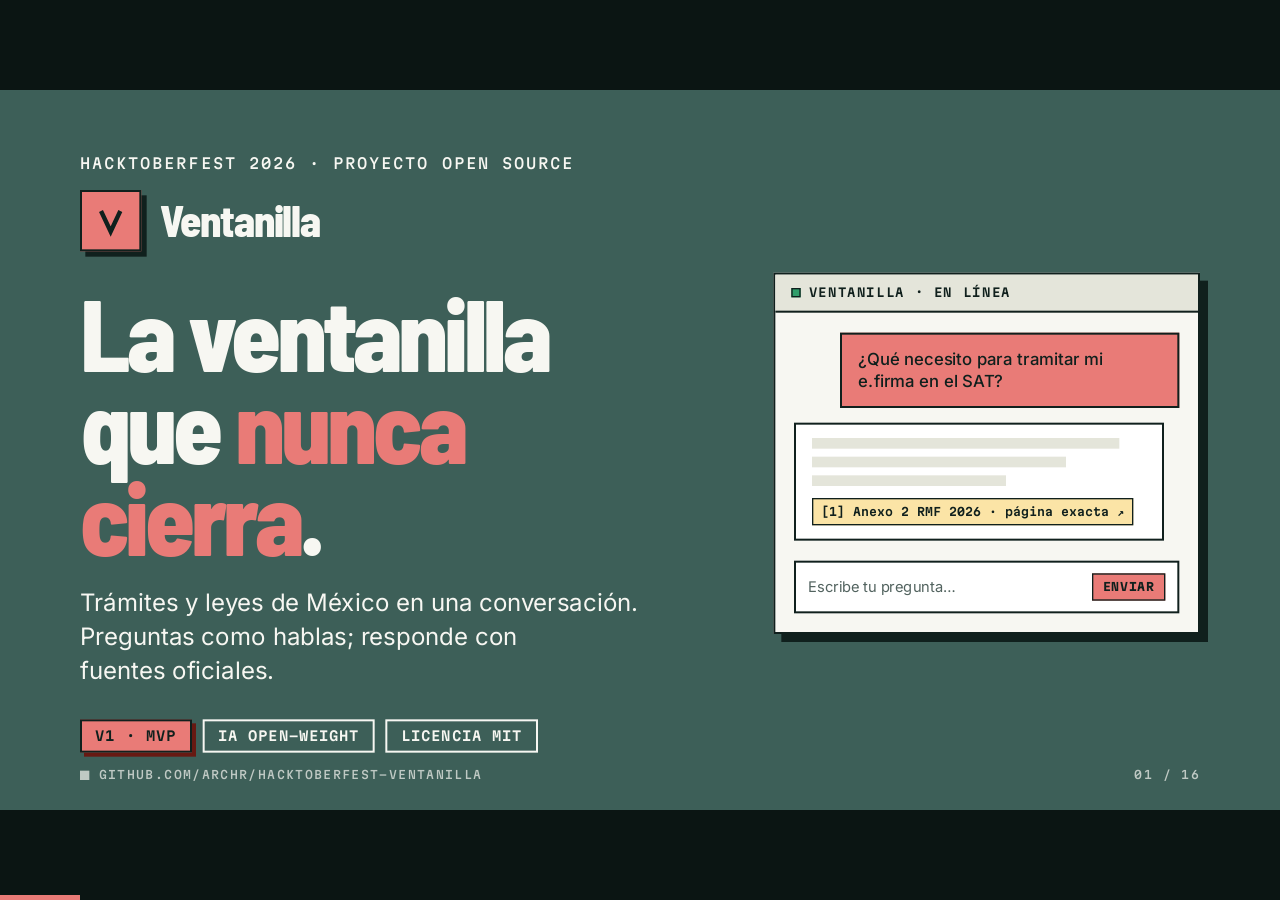
==== app/presentacion/index.html @ 03b2af74 "Add Hacktoberfest 2026 presentation served at /presentacion The app now serves a static 16-slide dec" ====
<!doctype html>
<html lang="es">
<head>
  <meta charset="utf-8" />
  <meta name="viewport" content="width=device-width, initial-scale=1" />
  <title>Ventanilla · La ventanilla que nunca cierra — Hacktoberfest 2026</title>
  <meta name="description" content="Presentación de Ventanilla: chat de trámites y leyes de México con fuentes oficiales. Proyecto open source para Hacktoberfest 2026." />
  <meta name="theme-color" content="#3d5f58" />
  <link rel="preload" href="assets/fonts/barlow-sc-800.woff2" as="font" type="font/woff2" crossorigin />
  <link rel="preload" href="assets/fonts/martian-mono-var.woff2" as="font" type="font/woff2" crossorigin />
  <link rel="preload" href="assets/fonts/inter-var.woff2" as="font" type="font/woff2" crossorigin />
  <link rel="stylesheet" href="styles.css" />
  <link rel="icon" href="data:image/svg+xml,<svg xmlns='http://www.w3.org/2000/svg' viewBox='0 0 32 32'><rect width='32' height='32' fill='%23e97b77'/><path d='M9 9l7 15 7-15' fill='none' stroke='%2310201d' stroke-width='3.4' stroke-linejoin='miter'/></svg>" />
</head>
<body>
<main class="deck" aria-label="Presentación de Ventanilla">

  <!-- 1 · PORTADA -->
  <section class="slide t-forest" aria-label="Portada">
    <div class="cover">
      <div>
        <p class="eyebrow rise">Hacktoberfest 2026 · Proyecto open source</p>
        <div class="brandline rise d1">
          <span class="vlogo"><svg viewBox="0 0 32 32" aria-hidden="true"><path d="M8 8l8 17 8-17" fill="none" stroke="#10201d" stroke-width="3.6"/></svg></span>
          <span class="wordmark">Ventanilla</span>
        </div>
        <h1 class="display xl rise d2">La ventanilla<br>que <em>nunca cierra</em>.</h1>
        <p class="lead rise d3">Trámites y leyes de México en una conversación. Preguntas como hablas; responde con fuentes oficiales.</p>
        <div class="chips rise d4">
          <span class="chip solid">v1 · MVP</span>
          <span class="chip">IA open-weight</span>
          <span class="chip">Licencia MIT</span>
        </div>
      </div>
      <div class="card chat-mini rise d2" aria-hidden="true">
        <div class="chat-bar"><span class="dot"></span>Ventanilla · en línea</div>
        <div class="chat-body">
          <div class="bubble user">¿Qué necesito para tramitar mi e.firma en el SAT?</div>
          <div class="bubble bot">
            <span class="skel w90"></span><span class="skel w75"></span><span class="skel w60"></span>
            <span class="cite">[1] Anexo 2 RMF 2026 · página exacta ↗</span>
          </div>
        </div>
        <div class="composer-mini">Escribe tu pregunta…<b>Enviar</b></div>
      </div>
    </div>
    <footer class="foot"><span class="brand-mini"><i></i>github.com/archr/hacktoberfest-ventanilla</span><span class="page"></span></footer>
    <aside class="notes">
      <p>Hola. Venimos a hablar de algo que todos hemos vivido: hacer un trámite en México.</p>
      <p>Ventanilla es una ventanilla virtual: le preguntas como hablas y te responde con la ley o la ficha oficial en la mano.</p>
    </aside>
  </section>

  <!-- 2 · EL PROBLEMA -->
  <section class="slide t-cream" aria-label="El problema">
    <div class="problem">
      <div>
        <p class="eyebrow rise">01 · El problema</p>
        <h2 class="display xl rise d1">“Pase a la siguiente<br><em>ventanilla</em>.”</h2>
        <p class="lead rise d2">Antes de hacer un trámite hay que entenderlo. Y casi nunca está claro:</p>
        <div class="qgrid">
          <div class="q rise d2"><span>¿?</span>¿Qué requisitos piden y dónde están publicados?</div>
          <div class="q rise d3"><span>¿?</span>¿Existe un formato o lo tengo que redactar yo?</div>
          <div class="q rise d3"><span>¿?</span>¿Qué dice la ley sobre mi caso?</div>
          <div class="q rise d4"><span>¿?</span>¿A qué oficina voy y en qué horario atiende?</div>
        </div>
      </div>
      <div class="ticket-wrap">
        <div class="ticket rise d2" aria-label="Ticket de turno">
          <div class="t1">SU TURNO</div>
          <div class="num">A-347</div>
          <div class="t2">Atendiendo: A-112<br>Tiempo estimado: ¿?</div>
          <div class="t3">Requisitos: pregunte<br>en la ventanilla 7.</div>
        </div>
        <div class="rise d4">
          <div class="queue" aria-hidden="true">
            <i></i><i></i><i></i><i></i><i></i><i></i><i></i><i></i><i></i><i></i><i></i><i></i><i class="you"></i>
          </div>
          <div class="queue-label"><span>La fila</span><span>Tú →</span></div>
        </div>
      </div>
    </div>
    <footer class="foot"><span class="brand-mini"><i></i>Ventanilla · v1</span><span class="page"></span></footer>
    <aside class="notes">
      <p>Todos conocemos la frase: “pase a la siguiente ventanilla”.</p>
      <p>El problema empieza antes de la fila: no sabes qué requisitos piden, si existe un formato, qué dice la ley o a dónde ir.</p>
    </aside>
  </section>

  <!-- 3 · LOS DATOS -->
  <section class="slide t-deep" aria-label="Los datos">
    <div class="data">
      <div>
        <p class="eyebrow rise">02 · No es una anécdota</p>
        <div class="big-stat rise d1">57.7<small>%</small></div>
        <p class="stat-copy rise d2">de quienes hicieron su trámite más reciente en una <b>oficina de gobierno</b> enfrentó algún problema.</p>
        <div class="mini-stats rise d3">
          <div class="mini-stat"><b>51.7 %</b><span>hizo sus trámites y pagos en oficinas de gobierno</span></div>
          <div class="mini-stat"><b>21.7 %</b><span>los hizo por internet</span></div>
        </div>
      </div>
      <div>
        <h3 class="chart-title rise">¿Qué problemas encontraron?</h3>
        <p class="chart-sub rise d1">En oficinas de gobierno · % de quienes tuvieron un problema · respuesta múltiple · <b style="color:var(--gold)">INFO</b> = problema de información</p>
        <div class="bars" role="table" aria-label="Problemas en trámites, ENCIG 2025">
          <div class="bar-row" role="row"><div class="bar-label" role="rowheader">Largas filas</div><div class="bar-track" role="cell"><div class="bar grow" style="width:330px" title="Largas filas: 54.5 %"></div><span class="bar-val">54.5</span></div></div>
          <div class="bar-row" role="row"><div class="bar-label" role="rowheader">No se exhibían los requisitos</div><div class="bar-track" role="cell"><div class="bar hl grow" style="width:210px" title="No se exhibían los requisitos: 34.7 %"></div><span class="bar-val">34.7</span><span class="tag">Info</span></div></div>
          <div class="bar-row" role="row"><div class="bar-label" role="rowheader">Horarios restringidos</div><div class="bar-track" role="cell"><div class="bar grow" style="width:196px" title="Horarios restringidos: 32.4 %"></div><span class="bar-val">32.4</span></div></div>
          <div class="bar-row" role="row"><div class="bar-label" role="rowheader">Tuvo que ir a un lugar muy lejano</div><div class="bar-track" role="cell"><div class="bar grow" style="width:144px" title="Tuvo que ir a un lugar muy lejano: 23.8 %"></div><span class="bar-val">23.8</span></div></div>
          <div class="bar-row" role="row"><div class="bar-label" role="rowheader">Le pasaban de una ventanilla a otra</div><div class="bar-track" role="cell"><div class="bar hl grow" style="width:132px" title="Le pasaban de una ventanilla a otra: 21.9 %"></div><span class="bar-val">21.9</span><span class="tag">Info</span></div></div>
          <div class="bar-row" role="row"><div class="bar-label" role="rowheader">Obtuvo información incorrecta</div><div class="bar-track" role="cell"><div class="bar hl grow" style="width:72px" title="Obtuvo información incorrecta: 11.9 %"></div><span class="bar-val">11.9</span><span class="tag">Info</span></div></div>
        </div>
        <div class="callout rise d3">Requisitos que no aparecen, información incorrecta, vueltas de ventanilla en ventanilla: <b>son problemas de información</b>. Y esos sí se resuelven con software.</div>
      </div>
    </div>
    <p class="source">Fuente: INEGI, Encuesta Nacional de Calidad e Impacto Gubernamental (ENCIG) 2025, publicada el 21-may-2026. Población de 18 años y más en áreas urbanas de 100 mil habitantes o más. Gráfica: «Principales resultados», p. 37; 51.7 % y 21.7 %: comunicado de prensa 28/26.</p>
    <footer class="foot"><span class="brand-mini"><i></i>Ventanilla · v1</span><span class="page"></span></footer>
    <aside class="notes">
      <p>Y no es solo una anécdota: según la ENCIG 2025 del INEGI, 57.7 % de quienes hicieron su último trámite en una oficina de gobierno tuvo algún problema.</p>
      <p>Fíjense en las barras amarillas: requisitos que no se exhiben, información incorrecta, que te pasen de una ventanilla a otra. Son problemas de información, y eso sí se puede resolver con software.</p>
    </aside>
  </section>

  <!-- 4 · LA IDEA -->
  <section class="slide t-salmon" aria-label="La idea">
    <p class="eyebrow rise">03 · La idea</p>
    <h2 class="display l rise d1">Una ventanilla <span class="hlbox">virtual</span>: sin fila,<br>sin horario y con la ley en la mano.</h2>
    <div class="steps">
      <div class="card step rise d2">
        <span class="n">01</span>
        <h3>Pregunta como hablas</h3>
        <p>Sin saber el nombre del trámite ni el artículo. Ventanilla traduce tu pregunta a términos jurídicos para buscar mejor.</p>
        <span class="ex">“Me despidieron sin causa, ¿qué me corresponde?”</span>
      </div>
      <div class="card step rise d3">
        <span class="n">02</span>
        <h3>Respuesta con fuentes</h3>
        <p>Cada dato cita la ley o la ficha oficial y enlaza a la página exacta del PDF. Si no está en las fuentes, lo dice.</p>
        <span class="ex">[1] LFT · Art. 48 → LFT.pdf#page=…</span>
      </div>
      <div class="card step rise d4">
        <span class="n">03</span>
        <h3>Tu documento, listo</h3>
        <p>Si lo pides, reúne los datos, tú los revisas y genera el documento para descargar.</p>
        <span class="ex">Carta poder · Escrito libre ante el SAT · Solicitud de información pública</span>
      </div>
    </div>
    <footer class="foot"><span class="brand-mini"><i></i>Ventanilla · v1</span><span class="page"></span></footer>
    <aside class="notes">
      <p>La idea: una ventanilla virtual. Abierta siempre, sin fila, y que responde con la fuente oficial.</p>
      <p>Tres cosas: preguntas en tu lenguaje; te responde citando la ley o la ficha del trámite con enlace a la página exacta; y si lo necesitas, te prepara el documento.</p>
    </aside>
  </section>

  <!-- 5 · ASÍ SE VE -->
  <section class="slide t-cream" aria-label="Así se ve">
    <p class="eyebrow rise">04 · Así se ve</p>
    <h2 class="display m rise d1">Una pregunta, una respuesta <em>verificable</em>.</h2>
    <div class="demo">
      <div class="card chat-mini chat-big rise d2" style="transform:none; position:relative">
        <span class="stamp">Ejemplo ilustrativo</span>
        <div class="chat-bar"><span class="dot"></span>Ventanilla · trámites y leyes de México</div>
        <div class="chat-body">
          <div class="bubble user">¿Cuántos días de vacaciones me corresponden por ley?</div>
          <div class="bubble bot">
            <div>Desde tu primer año de trabajo te corresponden <b>12 días</b> de vacaciones pagadas, y aumentan 2 días por cada año hasta llegar a 20<span class="ref">1</span>. Además, debes recibir una prima vacacional de al menos <b>25 %</b> sobre el salario de esos días<span class="ref">2</span>.</div>
            <div class="sources-list">
              <div><b>[1]</b> Ley Federal del Trabajo · Art. 76 · diputados.gob.mx/…/LFT.pdf#page=…</div>
              <div><b>[2]</b> Ley Federal del Trabajo · Art. 80 · diputados.gob.mx/…/LFT.pdf#page=…</div>
            </div>
          </div>
        </div>
      </div>
      <div class="notes-list">
        <div class="note rise d2"><span class="k">1</span><div><h4>Entiende la pregunta</h4><p>Reescribe tu pregunta coloquial con terminología jurídica antes de buscar.</p></div></div>
        <div class="note rise d3"><span class="k">2</span><div><h4>Busca en lo oficial</h4><p>~5,900 fragmentos de leyes y fichas de trámite, por artículo y por ficha.</p></div></div>
        <div class="note rise d3"><span class="k">3</span><div><h4>Cita todo</h4><p>Cada afirmación lleva [n] con enlace a la página exacta del PDF oficial.</p></div></div>
        <div class="note rise d4"><span class="k">4</span><div><h4>No inventa</h4><p>Si no está en las fuentes, lo dice y te manda al canal oficial. Orienta; no sustituye asesoría legal.</p></div></div>
      </div>
    </div>
    <footer class="foot"><span class="brand-mini"><i></i>Ventanilla · v1</span><span class="page"></span></footer>
    <aside class="notes">
      <p>Así se ve una respuesta. Pregunto por mis vacaciones y la respuesta cita la Ley Federal del Trabajo con enlace a la página exacta.</p>
      <p>El prompt le prohíbe inventar requisitos, plazos o artículos. Si no lo encuentra en las fuentes, lo dice.</p>
    </aside>
  </section>

  <!-- 6 · DEMO EN VIVO -->
  <section class="slide t-sand" aria-label="Demo en vivo" data-live>
    <div class="live-head">
      <div>
        <p class="eyebrow rise">05 · Demo en vivo</p>
        <h2 class="display m rise d1">Pregúntale <em>ahora</em>.</h2>
      </div>
      <a class="btn live-open rise d2" href="../" target="_blank" rel="noopener">Abrir el chat ↗</a>
    </div>
    <div class="card live-frame rise d2">
      <iframe title="Chat de Ventanilla en vivo" data-src="../" allow="microphone"></iframe>
      <div class="live-fallback">
        <h3>Aquí va el chat en vivo</h3>
        <p>Corre en la misma app. Levanta Ventanilla y abre la presentación desde ella:</p>
        <div class="term"><span class="c-c">$</span> ./scripts/dev.sh<br><span class="c-c">→</span> http://127.0.0.1:8700/presentacion/</div>
      </div>
    </div>
    <footer class="foot"><span class="brand-mini"><i></i>Ventanilla · v1</span><span class="page"></span></footer>
    <aside class="notes">
      <p>Ahora en vivo: este es el chat real de la app, dentro de la presentación. Prueben una de las sugerencias o una pregunta del público.</p>
      <p>Al hacer clic dentro del chat, las flechas escriben en el chat. Para seguir: Esc y luego →, o RePág / AvPág (el control remoto).</p>
    </aside>
  </section>

  <!-- 7 · DOCUMENTOS -->
  <section class="slide t-forest" aria-label="Documentos">
    <div class="docs">
      <div>
        <p class="eyebrow rise">06 · Del consejo al documento</p>
        <h2 class="display l rise d1">Te arma el papeleo.<br><em>Tú das el visto bueno.</em></h2>
        <div class="flow rise d2">
          <div class="flow-step"><span class="dot2">1</span><p>Pides el documento en el chat</p></div>
          <div class="flow-line"></div>
          <div class="flow-step"><span class="dot2">2</span><p>El modelo reúne los datos que faltan</p></div>
          <div class="flow-line"></div>
          <div class="flow-step key"><span class="dot2">3</span><p><b>Revisas y corriges</b> en una tarjeta</p></div>
          <div class="flow-line"></div>
          <div class="flow-step"><span class="dot2">4</span><p>Se genera y lo descargas</p></div>
        </div>
        <div class="doc-list rise d3">
          <span class="chip">Carta poder simple</span>
          <span class="chip">Escrito libre ante el SAT</span>
          <span class="chip">Solicitud de información pública</span>
        </div>
      </div>
      <div class="card confirm rise d2" aria-label="Tarjeta de confirmación de ejemplo">
        <span class="stamp">Datos ficticios</span>
        <div class="confirm-head"><div class="k">Revisa los datos</div><h3>Carta poder simple</h3></div>
        <div class="fields">
          <div class="field"><label>Otorgante</label><div>María Pérez Rangel</div></div>
          <div class="field"><label>Apoderado</label><div>Juan López Díaz</div></div>
          <div class="field"><label>Dependencia</label><div>Servicio de Administración Tributaria (SAT)</div></div>
          <div class="field"><label>Trámite</label><div>Recoger el certificado de e.firma</div></div>
          <div class="field"><label>Testigos</label><div>Ana Ruiz · Luis Gómez</div></div>
          <div class="field"><label>Lugar</label><div>Guadalajara, Jalisco</div></div>
        </div>
        <div class="confirm-actions"><span class="btn">Generar documento</span><span class="btn ghost">Cancelar</span></div>
      </div>
    </div>
    <footer class="foot"><span class="brand-mini"><i></i>Ventanilla · v1</span><span class="page"></span></footer>
    <aside class="notes">
      <p>Ventanilla no solo informa: también te prepara el documento. Le pides una carta poder y te pide los datos que faltan.</p>
      <p>Lo importante: nada se envía sin que revises y confirmes los datos en esta tarjeta. Es la salvaguarda antes de mandar datos al servicio de documentos.</p>
    </aside>
  </section>

  <!-- 8 · BAJO EL CAPÓ -->
  <section class="slide t-sand" aria-label="Cómo funciona">
    <p class="eyebrow rise">07 · Bajo el capó</p>
    <h2 class="display m rise d1">RAG híbrido + un LLM <em>open-weight</em> local.</h2>
    <div class="pipeline">
      <div class="card pipe rise d1">
        <span class="n">01 · REESCRIBE</span>
        <h3>Entiende</h3>
        <p>Qwen convierte la pregunta coloquial en terminología jurídica.</p>
        <div class="tech"><span>Qwen</span><span>sin razonamiento</span></div>
      </div>
      <div class="card pipe rise d2">
        <span class="n">02 · BUSCA</span>
        <h3>Recupera</h3>
        <p>Búsqueda léxica y semántica, fusionadas con Reciprocal Rank Fusion.</p>
        <div class="tech"><span>BM25 · SQLite FTS5</span><span>embeddings</span><span>RRF</span></div>
      </div>
      <div class="card pipe rise d3">
        <span class="n">03 · RESPONDE</span>
        <h3>Cita</h3>
        <p>Redacta con citas [n] a los fragmentos y transmite la respuesta en tiempo real.</p>
        <div class="tech"><span>streaming SSE</span><span>citas a página</span></div>
      </div>
      <div class="card pipe rise d4">
        <span class="n">04 · ACTÚA</span>
        <h3>Genera</h3>
        <p>Si pides un documento: tool call, tarjeta de confirmación y servicio externo.</p>
        <div class="tech"><span>tool calling</span><span>JSON Schema</span><span>HTTP</span></div>
      </div>
    </div>
    <div class="infra rise d4">
      <span class="box">Navegador</span><span class="arr">⇄</span>
      <span class="box dark">FastAPI</span><span class="arr">⇄</span>
      <span class="box">Ollama · Qwen 27B (Mac Studio)</span><span class="arr">+</span>
      <span class="box">Servicio de documentos</span><span class="arr">·</span>
      <span class="box">Docker / Coolify</span>
    </div>
    <footer class="foot"><span class="brand-mini"><i></i>Ventanilla · v1</span><span class="page"></span></footer>
    <aside class="notes">
      <p>Por dentro es un RAG híbrido en cuatro pasos: reescribe la pregunta, busca con BM25 y embeddings fusionados con RRF, responde con citas y, si pides un documento, hace una tool call.</p>
      <p>Todo corre con un modelo open-weight, Qwen, en hardware propio vía Ollama.</p>
    </aside>
  </section>

  <!-- 9 · IA PARA TODOS -->
  <section class="slide t-gold" aria-label="IA para todos">
    <p class="eyebrow rise">08 · El lema de Hacktoberfest 2026</p>
    <p class="quote-big rise d1">“AI belongs to everyone.”</p>
    <p class="quote-next rise d2">La información pública, <span>también.</span></p>
    <div class="pillars">
      <div class="pillar rise d2"><h4>Modelo open-weight</h4><p>Qwen en hardware propio vía Ollama. También funciona con vLLM, LM Studio o llama.cpp.</p></div>
      <div class="pillar rise d3"><h4>Solo fuentes oficiales</h4><p>.gob.mx, DOF y Cámara de Diputados. Cada respuesta se puede verificar en el PDF original.</p></div>
      <div class="pillar rise d4"><h4>Código abierto</h4><p>Licencia MIT. Python, FastAPI, SQLite y un frontend sin dependencias.</p></div>
    </div>
    <footer class="foot"><span class="brand-mini"><i></i>Ventanilla · v1</span><span class="page"></span></footer>
    <aside class="notes">
      <p>El lema de este Hacktoberfest es “AI belongs to everyone”. Nosotros agregamos: la información pública también.</p>
      <p>Por eso: modelo abierto, fuentes oficiales verificables y código MIT.</p>
    </aside>
  </section>

  <!-- 10 · V1 EN NÚMEROS -->
  <section class="slide t-cream" aria-label="La v1 en números">
    <p class="eyebrow rise">09 · La v1 en números</p>
    <h2 class="display m rise d1">Un MVP que <em>ya funciona</em>.</h2>
    <div class="stats">
      <div class="card stat accent rise d1"><b>10</b><h4>fuentes oficiales</h4><p>Anexo 2 de la RMF 2026 (SAT) + Constitución y 8 leyes federales</p></div>
      <div class="card stat rise d2"><b>~5.9k</b><h4>fragmentos indexados</h4><p>Por artículo, con su título y capítulo, o por ficha de trámite</p></div>
      <div class="card stat rise d3"><b>3</b><h4>documentos generables</h4><p>Carta poder, escrito libre ante el SAT y solicitud de información</p></div>
      <div class="card stat rise d2"><b>50+</b><h4>pruebas automatizadas</h4><p>Corren sin LLM ni red, en segundos</p></div>
      <div class="card stat rise d3"><b>0</b><h4>dependencias en el frontend</h4><p>HTML, CSS y JavaScript sin frameworks</p></div>
      <div class="card stat rise d4"><b>~4 min</b><h4>para indexar desde cero</h4><p>Descarga los PDFs oficiales, los parsea y calcula embeddings</p></div>
    </div>
    <footer class="foot"><span class="brand-mini"><i></i>Ventanilla · v1</span><span class="page"></span></footer>
    <aside class="notes">
      <p>Hoy la v1 indexa 10 fuentes oficiales, casi 6 mil fragmentos, genera 3 documentos y tiene más de 50 pruebas que corren sin LLM ni red.</p>
    </aside>
  </section>

  <!-- 11 · SECCIÓN: SOLO LA V1 -->
  <section class="slide t-ink" aria-label="Esto es solo la v1">
    <p class="eyebrow rise">10 · Lo que sigue</p>
    <div class="versions rise d1" aria-hidden="true">
      <span class="v v1">v1</span><span class="v v2">v2</span><span class="v v3">v3</span><span class="v vn">vN</span>
    </div>
    <h2 class="display xl rise d2" style="margin-top:56px">Esto es solo <em>la versión 1</em>.</h2>
    <p class="lead rise d3" style="max-width:1300px">Ventanilla está hecha para crecer: casi todo se extiende con configuración, sin reescribir el núcleo.</p>
    <footer class="foot"><span class="brand-mini"><i></i>Ventanilla · v1</span><span class="page"></span></footer>
    <aside class="notes">
      <p>Y esto es solo la versión 1. Lo más importante del diseño es que crece sin tocar el núcleo.</p>
    </aside>
  </section>

  <!-- 12 · EXTENSIBLE -->
  <section class="slide t-cream" aria-label="Extensible por diseño">
    <p class="eyebrow rise">11 · Extensible por diseño</p>
    <h2 class="display m rise d1">Cuatro puntos para <em>conectar</em> lo que sigue.</h2>
    <div class="plugs">
      <div class="card plug rise d1">
        <div class="plug-tab"><span>config/sources.yaml</span><span class="tag">YAML</span></div>
        <div class="plug-body"><h3>Fuentes</h3><p>Una ley, una ficha de trámite o una página de gob.mx es un bloque de YAML. Parsers incluidos: ley, fichas SAT, HTML y genérico.</p><span class="ex">→ CURP, pasaporte, IMSS, INFONAVIT, PROFECO…</span></div>
      </div>
      <div class="card plug rise d2">
        <div class="plug-tab"><span>config/document_services.yaml</span><span class="tag">JSON Schema</span></div>
        <div class="plug-body"><h3>Documentos</h3><p>Un esquema define a la vez la tool del LLM, la validación y el formulario de confirmación.</p><span class="ex">→ Queja ante PROFECO, renuncia voluntaria…</span></div>
      </div>
      <div class="card plug rise d3">
        <div class="plug-tab"><span>POST /v1/documents</span><span class="tag">Contrato HTTP</span></div>
        <div class="plug-body"><h3>Servicios</h3><p>Cualquier generador que hable el contrato: respuesta lista, inline, asíncrona o archivo directo.</p><span class="ex">→ El servicio real de una dependencia o de un tercero</span></div>
      </div>
      <div class="card plug rise d4">
        <div class="plug-tab"><span>LLM_BASE_URL · LLM_MODEL</span><span class="tag">API OpenAI</span></div>
        <div class="plug-body"><h3>Modelos</h3><p>Cualquier servidor compatible con la API de OpenAI. Cambiar de modelo es cambiar una variable.</p><span class="ex">→ Ollama, vLLM, LM Studio, llama.cpp</span></div>
      </div>
    </div>
    <footer class="foot"><span class="brand-mini"><i></i>Ventanilla · v1</span><span class="page"></span></footer>
    <aside class="notes">
      <p>Hay cuatro puntos de extensión: fuentes, documentos, servicios y modelos. Los dos primeros son YAML; los otros dos, un contrato HTTP y una variable de entorno.</p>
    </aside>
  </section>

  <!-- 13 · CÓDIGO -->
  <section class="slide t-ink" aria-label="Agregar un trámite">
    <p class="eyebrow rise">12 · Así de fácil</p>
    <h2 class="display m rise d1">Un trámite nuevo = <em>un bloque de YAML</em>.</h2>
    <div class="code-grid">
      <div class="rise d2">
        <div class="code">
          <div class="code-head"><span>config/sources.yaml</span><span>+ nueva fuente</span></div>
<pre><span class="c-p">- id</span>: curp
  <span class="c-p">title</span>: <span class="c-s">"Consulta e impresión de la CURP"</span>
  <span class="c-p">short_title</span>: CURP
  <span class="c-p">institution</span>: RENAPO
  <span class="c-p">url</span>: <span class="c-s">https://www.gob.mx/curp/</span>
  <span class="c-p">format</span>: <span class="c-k">html</span>
  <span class="c-p">parser</span>: <span class="c-k">html</span></pre>
        </div>
        <div class="term"><span class="c-c">$</span> python -m app.rag.ingest --only curp</div>
        <div class="result">→ el chat ya puede responder y citar sobre la CURP</div>
      </div>
      <div class="rise d3">
        <div class="code">
          <div class="code-head"><span>config/document_services.yaml</span><span>+ nuevo documento</span></div>
<pre><span class="c-p">- id</span>: queja_profeco
  <span class="c-p">title</span>: Queja ante PROFECO
  <span class="c-p">service</span>: generador
  <span class="c-p">parameters</span>:
    <span class="c-p">type</span>: object
    <span class="c-p">properties</span>:
      <span class="c-p">consumidor_nombre</span>: {<span class="c-p">type</span>: string}
      <span class="c-p">proveedor</span>: {<span class="c-p">type</span>: string}
      <span class="c-p">hechos</span>: {<span class="c-p">type</span>: string}
      <span class="c-p">peticion</span>: {<span class="c-p">type</span>: string}
    <span class="c-p">required</span>: [consumidor_nombre, proveedor, hechos, peticion]</pre>
        </div>
        <div class="result">→ el LLM ya tiene la tool <b>generar_queja_profeco</b></div>
      </div>
    </div>
    <p class="source" style="bottom:86px">Ejemplos ilustrativos basados en las ideas de CONTRIBUTING.md. Un documento nuevo también necesita su plantilla en el servicio de documentos (mock_doc_service/templates.py).</p>
    <footer class="foot"><span class="brand-mini"><i></i>Ventanilla · v1</span><span class="page"></span></footer>
    <aside class="notes">
      <p>Agregar una fuente es un bloque de YAML y un comando de ingesta. Agregar un documento es otro bloque con su JSON Schema: el LLM obtiene la tool, la validación y el formulario sin escribir más código.</p>
    </aside>
  </section>

  <!-- 14 · ROADMAP -->
  <section class="slide t-forest" aria-label="Hoja de ruta">
    <p class="eyebrow rise">13 · Hoja de ruta</p>
    <h2 class="display m rise d1">De un MVP a la ventanilla <em>de todos</em>.</h2>
    <div class="road">
      <div class="card phase now rise d1">
        <div class="phase-head"><div class="v">v1</div><div class="s">Hoy · listo</div></div>
        <ul>
          <li>Chat con citas a la página exacta</li>
          <li>SAT (Anexo 2 RMF 2026) + 9 textos legales federales</li>
          <li>3 documentos con tarjeta de confirmación</li>
          <li>Demo en Docker / Coolify con límites de uso</li>
        </ul>
        <div class="pbar"><i class="on"></i><i class="on"></i><i class="on"></i><i class="on"></i></div>
      </div>
      <div class="card phase next rise d2">
        <div class="phase-head"><div class="v">v2</div><div class="s">Siguiente · abierto a PRs</div></div>
        <ul>
          <li>Más fuentes: CURP, pasaporte, acta de nacimiento, IMSS, INFONAVIT, PROFECO, leyes estatales</li>
          <li>Más documentos: queja PROFECO, renuncia voluntaria, constancias</li>
          <li>Set de evaluación y reranking</li>
          <li>Accesibilidad, modo oscuro, lenguaje claro</li>
        </ul>
        <div class="pbar"><i class="on"></i><i></i><i></i><i></i></div>
      </div>
      <div class="card phase later rise d3">
        <div class="phase-head"><div class="v">v3+</div><div class="s">Visión · ideas</div></div>
        <ul>
          <li>Cuentas, autenticación y aviso de privacidad para datos reales</li>
          <li>Trámites estatales y municipales</li>
          <li>Más canales: mensajería y voz</li>
          <li>Acompañar el trámite de principio a fin</li>
        </ul>
        <div class="pbar"><i></i><i></i><i></i><i></i></div>
      </div>
    </div>
    <footer class="foot"><span class="brand-mini"><i></i>Ventanilla · v1</span><span class="page"></span></footer>
    <aside class="notes">
      <p>La v1 ya está. La v2 son más fuentes y documentos, evaluación y accesibilidad: todo eso está abierto a PRs hoy.</p>
      <p>La v3 es la visión: datos reales con autenticación, trámites estatales y municipales, y otros canales.</p>
    </aside>
  </section>

  <!-- 15 · CONTRIBUYE -->
  <section class="slide t-cream" aria-label="Contribuye">
    <div class="contrib">
      <div>
        <p class="eyebrow rise">14 · Hacktoberfest</p>
        <h2 class="display l rise d1">Tu primer PR puede ser <em>un trámite</em>.</h2>
        <ul class="todo">
          <li class="rise d1"><i></i><div>Agrega una fuente oficial<small>config/sources.yaml + su prueba</small></div></li>
          <li class="rise d2"><i></i><div>Agrega una plantilla de documento<small>document_services.yaml + mock_doc_service/templates.py</small></div></li>
          <li class="rise d2"><i></i><div>Escribe preguntas de evaluación<small>respuesta esperada + fuente correcta</small></div></li>
          <li class="rise d3"><i></i><div>Mejora la accesibilidad<small>lectores de pantalla, móvil, modo oscuro</small></div></li>
          <li class="rise d3"><i></i><div>Endurece el despliegue<small>autenticación y límites de uso</small></div></li>
        </ul>
        <div class="rules rise d4">
          <span class="tag">Solo fuentes oficiales</span>
          <span class="tag">Pruebas para lógica nueva</span>
          <span class="tag">Nunca subas .env ni data/</span>
          <span class="tag">Español claro</span>
        </div>
      </div>
      <div class="card qr-card rise d2">
        <img src="assets/qr.svg" alt="Código QR al repositorio en GitHub" />
        <div class="url">github.com/archr/<br>hacktoberfest-ventanilla</div>
        <div class="term"><span class="c-c">$</span> cp .env.example .env<br><span class="c-c">$</span> python -m app.rag.ingest<br><span class="c-c">$</span> ./scripts/dev.sh<br><span class="c-c">$</span> python -m pytest -q</div>
      </div>
    </div>
    <footer class="foot"><span class="brand-mini"><i></i>Ventanilla · v1</span><span class="page"></span></footer>
    <aside class="notes">
      <p>Si quieren contribuir en Hacktoberfest, su primer PR puede ser literalmente un trámite: una fuente nueva en YAML con su prueba.</p>
      <p>Reglas: solo fuentes oficiales, pruebas para lógica nueva y nunca subir .env ni datos.</p>
    </aside>
  </section>

  <!-- 16 · CIERRE -->
  <section class="slide t-forest" aria-label="Cierre">
    <div class="closing">
      <div>
        <p class="eyebrow rise">Ventanilla · v1</p>
        <h2 class="display xxl rise d1">Menos dudas.<br><em>Más claridad.</em></h2>
        <p class="lead rise d2" style="max-width:1100px">Que nadie vuelva a escuchar “pase a la siguiente ventanilla”. La v2 la construimos juntos.</p>
        <p class="thanks rise d3">¡Gracias!</p>
      </div>
      <div class="card qr-small rise d2">
        <img src="assets/qr.svg" alt="Código QR al repositorio en GitHub" />
        <span>github.com/archr/<br>hacktoberfest-ventanilla</span>
      </div>
    </div>
    <div class="pixels cover-pixels" data-pixels="44,11" aria-hidden="true"></div>
    <footer class="foot"><span class="brand-mini"><i></i>Hacktoberfest 2026</span><span class="page"></span></footer>
    <aside class="notes">
      <p>Menos dudas, más claridad. Esa es la promesa de Ventanilla. Gracias; el repo está en el QR.</p>
    </aside>
  </section>

</main>

<div class="progress" aria-hidden="true"></div>
<nav class="nav" aria-label="Navegación">
  <button class="prev" type="button" aria-label="Anterior">←</button>
  <span class="count"></span>
  <button class="next" type="button" aria-label="Siguiente">→</button>
</nav>
<div class="speaker" aria-live="polite"></div>
<script src="deck.js"></script>
</body>
</html>
---- app/presentacion/styles.css ----
/* Ventanilla · presentación — paleta y tipografía de Hacktoberfest 2026 */

@font-face { font-family: "Barlow Semi Condensed"; font-weight: 500; font-display: block; src: url("assets/fonts/barlow-sc-500.woff2") format("woff2"); }
@font-face { font-family: "Barlow Semi Condensed"; font-weight: 700; font-display: block; src: url("assets/fonts/barlow-sc-700.woff2") format("woff2"); }
@font-face { font-family: "Barlow Semi Condensed"; font-weight: 800; font-display: block; src: url("assets/fonts/barlow-sc-800.woff2") format("woff2"); }
@font-face { font-family: "Inter"; font-weight: 100 900; font-display: block; src: url("assets/fonts/inter-var.woff2") format("woff2"); }
@font-face { font-family: "Martian Mono"; font-weight: 100 800; font-display: block; src: url("assets/fonts/martian-mono-var.woff2") format("woff2"); }

:root {
  /* Hacktoberfest 2026 */
  --forest: #3d5f58;
  --deep: #2e4742;
  --ink: #10201d;
  --cream: #f7f7f2;
  --sand: #e4e5da;
  --paper: #ffffff;
  --moss: #52635f;
  --sage: #8ca59e;
  --salmon: #e97b77;
  --rust: #671912;
  --red: #e53927;
  --gold: #f5b726;
  --gold-soft: #fbe4a6;
  --pink-soft: #f6c4c1;
  --sky: #8bb2de;

  --display: "Barlow Semi Condensed", "Helvetica Neue", Helvetica, Arial, sans-serif;
  --mono: "Martian Mono", ui-monospace, "SFMono-Regular", Menlo, Consolas, monospace;
  --sans: "Inter", ui-sans-serif, system-ui, -apple-system, "Segoe UI", sans-serif;

  --border: 3px solid var(--ink);
  --shadow: 12px 12px 0 var(--rust);
  --shadow-ink: 12px 12px 0 var(--ink);
}

* { box-sizing: border-box; }
html, body { margin: 0; height: 100%; }
body {
  background: #0b1513;
  font-family: var(--sans);
  overflow: hidden;
  -webkit-font-smoothing: antialiased;
}

/* ---------- Escenario 1920×1080 escalado ---------- */
.deck { position: fixed; inset: 0; }
.slide {
  position: absolute; left: 50%; top: 50%;
  width: 1920px; height: 1080px;
  margin: -540px 0 0 -960px;
  transform: scale(var(--scale, 1));
  overflow: hidden;
  padding: 96px 120px 120px;
  display: none;
}
.slide.active { display: block; }

/* Temas */
.t-forest { background: var(--forest); color: var(--cream); }
.t-deep   { background: var(--deep);   color: var(--cream); }
.t-ink    { background: var(--ink);    color: var(--cream); }
.t-cream  { background: var(--cream);  color: var(--ink); }
.t-sand   { background: var(--sand);   color: var(--ink); }
.t-gold   { background: var(--gold);   color: var(--ink); }
.t-salmon { background: var(--salmon); color: var(--ink); }

/* ---------- Tipografía ---------- */
.eyebrow {
  margin: 0 0 28px;
  font: 500 22px/1.2 var(--mono);
  letter-spacing: .14em; text-transform: uppercase;
  opacity: .85;
}
.display {
  margin: 0;
  font-family: var(--display); font-weight: 800;
  letter-spacing: -.04em; line-height: .92;
  text-wrap: balance;
}
.display.xxl { font-size: 220px; }
.display.xl  { font-size: 150px; }
.display.l   { font-size: 116px; }
.display.m   { font-size: 92px; }
.display em, .em { font-style: normal; }
.t-forest .display em, .t-deep .display em, .t-ink .display em { color: var(--salmon); }
.t-cream .display em, .t-sand .display em { color: var(--red); }
.t-gold .display em { color: var(--rust); }
.t-salmon .display em { color: var(--cream); }
.lead { margin: 36px 0 0; font: 400 36px/1.4 var(--sans); max-width: 1000px; text-wrap: pretty; }
.mono { font-family: var(--mono); }
.muted { opacity: .72; }

/* ---------- Pie de diapositiva ---------- */
.foot {
  position: absolute; left: 120px; right: 120px; bottom: 44px;
  display: flex; justify-content: space-between; align-items: center;
  font: 500 17px/1 var(--mono); letter-spacing: .12em; text-transform: uppercase;
  opacity: .7;
}
.foot .brand-mini { display: flex; align-items: center; gap: 14px; }
.foot .brand-mini i { width: 14px; height: 14px; background: currentColor; display: inline-block; }

/* ---------- Componentes ---------- */
.card {
  background: var(--cream); color: var(--ink);
  border: var(--border); box-shadow: var(--shadow);
}
.t-forest .card, .t-deep .card, .t-ink .card, .t-salmon .card { box-shadow: var(--shadow-ink); }
.chips { display: flex; gap: 16px; flex-wrap: wrap; margin-top: 48px; }
.chip {
  display: inline-flex; align-items: center; gap: 10px;
  padding: 12px 20px; border: 3px solid currentColor;
  font: 600 20px/1 var(--mono); letter-spacing: .06em; text-transform: uppercase;
}
.chip.solid { background: var(--salmon); color: var(--ink); border-color: var(--ink); box-shadow: 6px 6px 0 var(--rust); }
.tag {
  display: inline-block; padding: 6px 10px;
  font: 700 15px/1 var(--mono); letter-spacing: .1em; text-transform: uppercase;
  border: 2px solid currentColor;
}
.pixels { display: flex; gap: 8px; overflow: hidden; }
.pixels i { width: 30px; height: 30px; display: block; flex: none; }

/* Logo V */
.vlogo {
  width: 92px; height: 92px; flex: none;
  display: grid; place-items: center;
  background: var(--salmon); border: var(--border); box-shadow: 8px 8px 0 var(--ink);
}
.vlogo svg { width: 58px; height: 58px; }

/* ---------- 1 · Portada ---------- */
.cover { display: grid; grid-template-columns: 1fr 640px; gap: 90px; align-items: center; height: 100%; }
.brandline { display: flex; align-items: center; gap: 28px; margin-bottom: 52px; }
.wordmark { font: 800 64px/1 var(--display); letter-spacing: -.03em; }
.cover .lead { max-width: 900px; }
.chat-mini { padding: 0; transform: rotate(1.5deg); }
.chat-bar {
  display: flex; align-items: center; gap: 12px;
  padding: 18px 24px; border-bottom: var(--border);
  font: 600 18px/1 var(--mono); letter-spacing: .08em; text-transform: uppercase;
  background: var(--sand);
}
.chat-bar .dot { width: 14px; height: 14px; background: #2f9e6a; border: 2px solid var(--ink); }
.chat-body { padding: 30px 28px 26px; display: grid; gap: 22px; }
.bubble { padding: 20px 24px; font: 500 25px/1.35 var(--sans); border: 3px solid var(--ink); }
.bubble.user { justify-self: end; max-width: 88%; background: var(--salmon); }
.bubble.bot { background: var(--paper); max-width: 96%; display: grid; gap: 12px; }
.skel { display: block; height: 16px; background: var(--sand); }
.skel.w90 { width: 92%; } .skel.w75 { width: 76%; } .skel.w60 { width: 58%; }
.cite {
  justify-self: start; margin-top: 6px;
  padding: 8px 12px; background: var(--gold-soft); border: 2px solid var(--ink);
  font: 600 17px/1.2 var(--mono);
}
.composer-mini {
  margin: 4px 28px 28px; padding: 16px 18px; border: 3px solid var(--ink); background: var(--paper);
  display: flex; justify-content: space-between; align-items: center;
  font: 400 22px/1 var(--sans); color: var(--moss);
}
.composer-mini b { font: 700 17px/1 var(--mono); text-transform: uppercase; letter-spacing: .06em; color: var(--ink); background: var(--salmon); border: 2px solid var(--ink); padding: 10px 14px; }
.cover-pixels { position: absolute; left: 120px; right: 120px; bottom: 100px; }

/* ---------- 2 · Problema ---------- */
.problem { display: grid; grid-template-columns: 1fr 500px; gap: 80px; height: 100%; }
.problem .display { font-size: 118px; }
.problem .lead { margin-top: 30px; font-size: 32px; }
.qgrid { display: grid; grid-template-columns: 1fr 1fr; gap: 22px; margin-top: 44px; }
.q {
  padding: 26px 28px; background: var(--sand); border: var(--border);
  font: 600 30px/1.25 var(--sans);
}
.q span { display: block; margin-bottom: 12px; font: 700 18px/1 var(--mono); color: var(--red); letter-spacing: .1em; }
.ticket-wrap { display: flex; flex-direction: column; justify-content: center; gap: 60px; }
.ticket {
  position: relative; padding: 40px 44px 36px; background: var(--paper);
  border: var(--border); box-shadow: var(--shadow); transform: rotate(-3deg);
  font-family: var(--mono);
}
.ticket::before, .ticket::after {
  content: ""; position: absolute; left: 30px; right: 30px; height: 0;
  border-top: 3px dashed var(--sage);
}
.ticket::before { top: 132px; } .ticket::after { bottom: 112px; }
.ticket .t1 { font: 700 22px/1 var(--mono); letter-spacing: .2em; }
.ticket .num { margin: 50px 0 10px; font: 800 168px/.9 var(--display); letter-spacing: -.03em; }
.ticket .t2 { font: 500 22px/1.5 var(--mono); }
.ticket .t3 { margin-top: 56px; font: 600 22px/1.4 var(--mono); color: var(--rust); }
.queue { display: flex; align-items: flex-end; gap: 10px; }
.queue i { width: 30px; height: 30px; background: var(--sage); display: block; }
.queue i.you { width: 30px; height: 30px; background: var(--red); }
.queue-label { margin-top: 14px; font: 600 18px/1 var(--mono); letter-spacing: .12em; text-transform: uppercase; color: var(--moss); display: flex; justify-content: space-between; }

/* ---------- 3 · Datos ---------- */
.data { display: grid; grid-template-columns: 640px 1fr; gap: 110px; height: 100%; }
.big-stat { font: 800 250px/.85 var(--display); letter-spacing: -.05em; color: var(--gold); margin: 6px 0 24px; }
.big-stat small { font-size: .5em; letter-spacing: -.02em; }
.stat-copy { font: 500 34px/1.35 var(--sans); margin: 0; }
.mini-stats { display: grid; grid-template-columns: 1fr 1fr; gap: 22px; margin-top: 54px; }
.mini-stat { border: 3px solid var(--cream); padding: 22px 24px; }
.mini-stat b { display: block; font: 800 72px/1 var(--display); letter-spacing: -.03em; }
.mini-stat span { display: block; margin-top: 10px; font: 500 22px/1.35 var(--sans); opacity: .9; }
.chart-title { margin: 0 0 6px; font: 800 44px/1.05 var(--display); letter-spacing: -.02em; }
.chart-sub { margin: 0 0 34px; font: 400 22px/1.35 var(--sans); opacity: .8; }
.bars { display: grid; gap: 22px; }
.bar-row { display: grid; grid-template-columns: 450px 1fr; align-items: center; gap: 24px; }
.bar-label { font: 500 24px/1.2 var(--sans); text-align: right; white-space: nowrap; }
.bar-track .tag { color: var(--gold); font-size: 13px; padding: 4px 7px; }
.bar-track { display: flex; align-items: center; gap: 16px; height: 34px; }
.bar { height: 30px; background: var(--sage); opacity: .55; border-radius: 0 4px 4px 0; }
.bar.hl { background: var(--gold); opacity: 1; }
.bar-val { font: 700 24px/1 var(--mono); }
.callout {
  margin-top: 44px; padding: 24px 28px; border: 3px solid var(--gold);
  font: 600 28px/1.35 var(--sans);
}
.callout b { color: var(--gold); }
.source { position: absolute; left: 120px; right: 120px; bottom: 82px; font: 400 15px/1.4 var(--mono); opacity: .65; }

/* ---------- 4 · Solución ---------- */
.steps { display: grid; grid-template-columns: repeat(3, 1fr); gap: 44px; margin-top: 76px; }
.step { padding: 36px 36px 40px; min-height: 440px; display: flex; flex-direction: column; }
.step .n { font: 700 24px/1 var(--mono); letter-spacing: .1em; color: var(--red); }
.step h3 { margin: 26px 0 18px; font: 800 58px/.98 var(--display); letter-spacing: -.03em; }
.step p { margin: 0; font: 400 28px/1.4 var(--sans); }
.step .ex { margin-top: auto; padding-top: 26px; font: 600 18px/1.4 var(--mono); color: var(--moss); }
.hlbox { background: var(--ink); color: var(--cream); padding: 0 .14em; box-decoration-break: clone; -webkit-box-decoration-break: clone; }

/* ---------- 5 · Demo ---------- */
.demo { display: grid; grid-template-columns: 1060px 1fr; gap: 80px; margin-top: 44px; }
.chat-big .chat-body { padding: 34px 36px 34px; gap: 26px; }
.chat-big .bubble { font-size: 28px; }
.chat-big .bubble.bot { gap: 0; line-height: 1.5; }
.ref {
  display: inline-block; min-width: 34px; padding: 0 6px; margin: 0 2px;
  font: 700 18px/30px var(--mono); text-align: center; vertical-align: 3px;
  background: var(--gold-soft); border: 2px solid var(--ink);
}
.sources-list { margin-top: 18px; padding-top: 18px; border-top: 2px dashed var(--sage); display: grid; gap: 10px; }
.sources-list div { font: 500 18px/1.35 var(--mono); color: var(--deep); }
.sources-list b { color: var(--ink); }
.stamp {
  position: absolute; right: -16px; top: -24px; transform: rotate(4deg);
  background: var(--gold); border: 3px solid var(--ink); padding: 10px 16px;
  font: 700 17px/1 var(--mono); letter-spacing: .1em; text-transform: uppercase;
}
.notes-list { display: grid; gap: 30px; align-content: start; }
.note { display: grid; grid-template-columns: 64px 1fr; gap: 22px; align-items: start; }
.note .k {
  width: 64px; height: 64px; display: grid; place-items: center;
  background: var(--salmon); border: var(--border); box-shadow: 6px 6px 0 var(--rust);
  font: 800 34px/1 var(--display);
}
.note h4 { margin: 0 0 6px; font: 800 36px/1.05 var(--display); letter-spacing: -.02em; }
.note p { margin: 0; font: 400 23px/1.4 var(--sans); }

/* ---------- Demo en vivo ---------- */
.live-head { display: flex; justify-content: space-between; align-items: flex-end; gap: 40px; }
.live-head .btn { text-decoration: none; margin-bottom: 8px; visibility: hidden; }
.live-ready .live-head .btn { visibility: visible; }
.live-frame { position: relative; margin-top: 24px; width: 1680px; height: 720px; padding: 0; overflow: hidden; background: var(--paper); }
/* El chat se dibuja a 1116×476 y se amplía ×1.5 para que se lea al proyectar. */
.live-frame iframe {
  position: absolute; left: 0; top: 0; width: 1116px; height: 476px; border: 0;
  transform: scale(1.5); transform-origin: 0 0; display: none; background: #f4f9fa;
}
.live-ready .live-frame iframe { display: block; }
.live-ready .live-fallback { display: none; }
.live-fallback {
  position: absolute; inset: 0; display: grid; place-content: center; justify-items: center; gap: 24px;
  text-align: center; padding: 40px;
  background: repeating-linear-gradient(135deg, var(--cream) 0 22px, var(--paper) 22px 44px);
}
.live-fallback h3 { margin: 0; font: 800 72px/1 var(--display); letter-spacing: -.03em; }
.live-fallback p { margin: 0; max-width: 980px; font: 400 30px/1.4 var(--sans); }
.live-fallback .term { margin: 10px 0 0; text-align: left; background: var(--ink); color: var(--cream); border-color: var(--ink); font-size: 26px; padding: 22px 30px; }
.live-fallback .term .c-c { color: var(--sage); }

/* ---------- 6 · Documentos ---------- */
.docs { display: grid; grid-template-columns: 1fr 720px; gap: 100px; height: 100%; }
.docs .display { font-size: 100px; }
.flow { display: grid; gap: 0; margin-top: 40px; }
.flow-step { display: grid; grid-template-columns: 56px 1fr; gap: 24px; align-items: center; padding: 14px 0; }
.flow-step .dot2 { width: 56px; height: 56px; display: grid; place-items: center; border: 3px solid var(--cream); font: 700 22px/1 var(--mono); }
.flow-step.key .dot2 { background: var(--gold); color: var(--ink); border-color: var(--ink); }
.flow-step p { margin: 0; font: 500 30px/1.3 var(--sans); }
.flow-step.key p b { color: var(--gold); }
.flow-line { width: 3px; height: 18px; background: var(--cream); opacity: .5; margin-left: 26px; }
.doc-list { display: flex; gap: 14px; flex-wrap: wrap; margin-top: 36px; }
.doc-list .chip { font-size: 17px; }
.confirm { padding: 0; align-self: center; position: relative; }
.confirm-head { padding: 24px 30px; border-bottom: var(--border); background: var(--sand); }
.confirm-head .k { font: 600 17px/1 var(--mono); letter-spacing: .12em; text-transform: uppercase; color: var(--moss); }
.confirm-head h3 { margin: 10px 0 0; font: 800 46px/1 var(--display); letter-spacing: -.02em; }
.fields { padding: 26px 30px 6px; display: grid; gap: 14px; }
.field { display: grid; grid-template-columns: 200px 1fr; align-items: center; gap: 16px; }
.field label { font: 600 16px/1.2 var(--mono); letter-spacing: .06em; text-transform: uppercase; color: var(--moss); }
.field div { padding: 12px 16px; border: 2px solid var(--moss); background: var(--paper); font: 500 23px/1.2 var(--sans); }
.confirm-actions { padding: 22px 30px 30px; display: flex; gap: 18px; align-items: center; }
.btn {
  padding: 18px 26px; border: var(--border); background: var(--salmon); box-shadow: 6px 6px 0 var(--rust);
  font: 700 20px/1 var(--mono); letter-spacing: .04em; text-transform: uppercase; color: var(--ink);
}
.btn.ghost { background: transparent; box-shadow: none; }

/* ---------- 7 · Arquitectura ---------- */
.pipeline { display: grid; grid-template-columns: repeat(4, 1fr); gap: 56px; margin-top: 64px; position: relative; }
.pipe { padding: 30px 30px 34px; min-height: 380px; position: relative; display: flex; flex-direction: column; }
.pipe .n { font: 700 20px/1 var(--mono); letter-spacing: .12em; color: var(--red); }
.pipe h3 { margin: 18px 0 16px; font: 800 54px/1 var(--display); letter-spacing: -.03em; }
.pipe p { margin: 0; font: 400 24px/1.42 var(--sans); }
.pipe .tech { margin-top: auto; padding-top: 22px; display: flex; flex-wrap: wrap; gap: 8px; }
.pipe .tech span { font: 600 15px/1 var(--mono); padding: 7px 9px; border: 2px solid var(--ink); background: var(--sand); }
.pipe:not(:last-child)::after {
  content: ""; position: absolute; right: -50px; top: 50%; width: 40px; height: 40px; margin-top: -20px;
  background: var(--ink);
  clip-path: polygon(0 30%, 55% 30%, 55% 0, 100% 50%, 55% 100%, 55% 70%, 0 70%);
}
.infra {
  margin-top: 64px; display: flex; align-items: center; gap: 18px; flex-wrap: nowrap;
  font: 600 20px/1 var(--mono);
}
.infra .box { padding: 16px 20px; border: 3px solid var(--ink); background: var(--paper); }
.infra .box.dark { background: var(--ink); color: var(--cream); }
.infra .arr { font: 700 26px/1 var(--mono); color: var(--moss); }

/* ---------- 8 · IA para todos ---------- */
.quote-big { margin: 30px 0 0; font: 800 168px/.9 var(--display); letter-spacing: -.045em; white-space: nowrap; }
.quote-attr { margin-top: 26px; font: 600 22px/1 var(--mono); letter-spacing: .1em; text-transform: uppercase; }
.quote-next { margin: 56px 0 0; font: 800 96px/.95 var(--display); letter-spacing: -.035em; }
.quote-next span { background: var(--ink); color: var(--gold); padding: 0 .12em; }
.pillars { position: absolute; left: 120px; right: 120px; bottom: 140px; display: grid; grid-template-columns: repeat(3, 1fr); gap: 48px; }
.pillar { border-top: 4px solid var(--ink); padding-top: 22px; }
.pillar h4 { margin: 0 0 12px; font: 800 46px/1 var(--display); letter-spacing: -.02em; }
.pillar p { margin: 0; font: 400 27px/1.42 var(--sans); }

/* ---------- 9 · Números ---------- */
.stats { display: grid; grid-template-columns: repeat(3, 1fr); gap: 36px 40px; margin-top: 56px; }
.stat { padding: 30px 36px 32px; min-height: 270px; }
.stat b { display: block; font: 800 136px/.9 var(--display); letter-spacing: -.045em; }
.stat h4 { margin: 18px 0 8px; font: 800 36px/1.05 var(--display); letter-spacing: -.02em; }
.stat p { margin: 0; font: 400 22px/1.4 var(--sans); color: var(--moss); }
.stat.accent { background: var(--gold); }
.stat.accent p { color: var(--ink); }

/* ---------- 10 · Sección v1 ---------- */
.versions { display: flex; align-items: flex-end; gap: 46px; margin-top: 10px; }
.versions .v { font: 800 400px/.8 var(--display); letter-spacing: -.06em; }
.versions .v1 { color: var(--cream); }
.versions .v2 { color: transparent; -webkit-text-stroke: 4px var(--salmon); }
.versions .v3 { color: transparent; -webkit-text-stroke: 4px var(--sage); opacity: .7; }
.versions .vn { color: transparent; -webkit-text-stroke: 4px var(--moss); opacity: .6; }

/* ---------- 11 · Extensible ---------- */
.plugs { display: grid; grid-template-columns: 1fr 1fr; gap: 40px 48px; margin-top: 58px; }
.plug { padding: 0; display: grid; grid-template-rows: auto 1fr; }
.plug-tab {
  display: flex; justify-content: space-between; align-items: center;
  padding: 16px 26px; border-bottom: var(--border); background: var(--ink); color: var(--cream);
  font: 600 18px/1 var(--mono); letter-spacing: .04em;
}
.plug-tab .tag { color: var(--gold); }
.plug-body { padding: 26px 28px 30px; display: grid; grid-template-columns: 1fr; gap: 12px; align-content: start; }
.plug-body h3 { margin: 0; font: 800 50px/1 var(--display); letter-spacing: -.03em; }
.plug-body p { margin: 0; font: 400 24px/1.42 var(--sans); }
.plug-body .ex { font: 600 18px/1.4 var(--mono); color: var(--rust); }

/* ---------- 12 · Código ---------- */
.code-grid { display: grid; grid-template-columns: minmax(0, .92fr) minmax(0, 1.08fr); gap: 56px; margin-top: 52px; }
.code {
  background: #0b1513; border: 3px solid var(--cream); box-shadow: 12px 12px 0 var(--salmon);
  position: relative;
}
.code-head {
  display: flex; justify-content: space-between; align-items: center;
  padding: 14px 22px; border-bottom: 3px solid var(--cream);
  font: 600 17px/1 var(--mono); letter-spacing: .04em; color: var(--sage);
}
.code pre { margin: 0; padding: 22px 26px 24px; font: 400 19px/1.55 var(--mono); color: var(--cream); white-space: pre; overflow: hidden; }
.c-k { color: var(--salmon); }
.c-s { color: var(--gold); }
.c-c { color: var(--sage); opacity: .85; }
.c-p { color: var(--sky); }
.term { margin-top: 26px; padding: 18px 22px; background: var(--cream); color: var(--ink); border: 3px solid var(--cream); font: 600 20px/1.4 var(--mono); }
.term .c-c { color: var(--moss); opacity: 1; }
.result {
  margin-top: 26px; display: flex; align-items: center; gap: 16px;
  font: 600 22px/1.35 var(--sans);
}
.result b { font-family: var(--mono); font-size: 20px; background: var(--gold); color: var(--ink); padding: 6px 10px; }

/* ---------- 13 · Roadmap ---------- */
.road { display: grid; grid-template-columns: repeat(3, 1fr); gap: 44px; margin-top: 60px; }
.phase { padding: 0; min-height: 560px; display: flex; flex-direction: column; }
.phase-head { padding: 26px 30px 22px; border-bottom: var(--border); }
.phase-head .v { font: 800 92px/.85 var(--display); letter-spacing: -.04em; }
.phase-head .s { margin-top: 12px; font: 700 18px/1 var(--mono); letter-spacing: .12em; text-transform: uppercase; }
.phase ul { margin: 0; padding: 24px 30px 30px 30px; list-style: none; display: grid; gap: 16px; }
.phase li { position: relative; padding-left: 34px; font: 400 24px/1.38 var(--sans); }
.phase li::before { content: ""; position: absolute; left: 0; top: 9px; width: 16px; height: 16px; background: var(--ink); }
.phase.now { background: var(--gold); }
.phase.now li::before { background: var(--ink); clip-path: polygon(14% 52%, 0 66%, 38% 100%, 100% 22%, 86% 8%, 38% 72%); width: 20px; height: 20px; top: 6px; }
.phase.next li::before { background: var(--salmon); border: 2px solid var(--ink); }
.phase.later { background: var(--sand); }
.phase.later li::before { background: transparent; border: 2px dashed var(--ink); }
.phase .pbar { margin-top: auto; display: flex; gap: 6px; padding: 0 30px 30px; }
.phase .pbar i { flex: 1; height: 18px; border: 2px solid var(--ink); }
.phase .pbar i.on { background: var(--ink); }

/* ---------- 14 · Contribuir ---------- */
.contrib { display: grid; grid-template-columns: 1fr 560px; gap: 100px; }
.todo { margin: 46px 0 0; padding: 0; list-style: none; display: grid; gap: 18px; }
.todo li { display: grid; grid-template-columns: 40px 1fr; gap: 20px; align-items: start; font: 500 28px/1.32 var(--sans); }
.todo li i { width: 34px; height: 34px; border: 3px solid var(--ink); background: var(--paper); margin-top: 2px; }
.todo li small { display: block; margin-top: 4px; font: 500 17px/1.3 var(--mono); color: var(--moss); }
.rules { margin-top: 40px; display: flex; flex-wrap: wrap; gap: 12px; }
.rules .tag { font-size: 15px; padding: 9px 12px; color: var(--rust); }
.qr-card { padding: 34px; display: grid; gap: 22px; justify-items: center; align-self: start; margin-top: 30px; }
.qr-card img { width: 300px; height: 300px; image-rendering: pixelated; }
.qr-card .url { font: 700 19px/1.3 var(--mono); text-align: center; word-break: break-all; }
.qr-card .term { margin: 0; width: 100%; background: var(--ink); color: var(--cream); font-size: 16.5px; line-height: 1.6; }
.qr-card .term .c-c { color: var(--sage); }

/* ---------- 15 · Cierre ---------- */
.closing { display: grid; grid-template-columns: 1fr 420px; gap: 100px; align-items: center; height: 100%; }
.closing .qr-small { padding: 28px; display: grid; gap: 18px; justify-items: center; }
.closing .qr-small img { width: 300px; height: 300px; image-rendering: pixelated; }
.closing .qr-small span { font: 700 17px/1.3 var(--mono); text-align: center; word-break: break-all; }
.thanks { margin-top: 56px; font: 800 64px/1 var(--display); letter-spacing: -.02em; color: var(--gold); }

/* ---------- Navegación y notas ---------- */
.nav {
  position: fixed; right: 18px; bottom: 16px; z-index: 10;
  display: flex; gap: 8px; align-items: center;
  font: 600 12px/1 var(--mono); color: var(--cream);
  opacity: .0; transition: opacity .2s;
}
body:hover .nav { opacity: .85; }
.nav button {
  width: 36px; height: 36px; border: 2px solid var(--cream); background: rgba(16,32,29,.7); color: var(--cream);
  font: 700 16px/1 var(--mono); cursor: pointer;
}
.progress { position: fixed; left: 0; bottom: 0; height: 5px; background: var(--salmon); z-index: 10; transition: width .25s; }
.speaker {
  position: fixed; left: 0; right: 0; bottom: 0; z-index: 20; display: none;
  max-height: 34vh; overflow: auto;
  padding: 18px 26px 26px; background: rgba(11,21,19,.96); color: var(--cream);
  border-top: 4px solid var(--salmon);
  font: 400 18px/1.5 var(--sans);
}
.speaker.on { display: block; }
.speaker h5 { margin: 0 0 8px; font: 700 13px/1 var(--mono); letter-spacing: .14em; text-transform: uppercase; color: var(--salmon); }
.slide aside.notes { display: none; }

/* ---------- Animación de entrada ---------- */
@media (prefers-reduced-motion: no-preference) {
  .anim .slide.active .rise { animation: rise .55s cubic-bezier(.2,.7,.2,1) both; }
  .anim .slide.active .rise.d1 { animation-delay: .08s; }
  .anim .slide.active .rise.d2 { animation-delay: .16s; }
  .anim .slide.active .rise.d3 { animation-delay: .24s; }
  .anim .slide.active .rise.d4 { animation-delay: .32s; }
  .anim .slide.active .grow { animation: grow .7s cubic-bezier(.2,.7,.2,1) .2s both; transform-origin: left center; }
}
@keyframes rise { from { opacity: 0; transform: translateY(26px); } to { opacity: 1; transform: none; } }
@keyframes grow { from { transform: scaleX(0); } to { transform: scaleX(1); } }

/* ---------- Impresión / PDF: una diapositiva por página ---------- */
@page { size: 1920px 1080px; margin: 0; }
@media print {
  html, body { height: auto; overflow: visible; background: none; }
  .deck { position: static; }
  .slide {
    display: block !important; position: relative; left: 0; top: 0; margin: 0;
    transform: none !important; break-after: page; page-break-after: always;
    -webkit-print-color-adjust: exact; print-color-adjust: exact;
  }
  .nav, .progress, .speaker { display: none !important; }
}
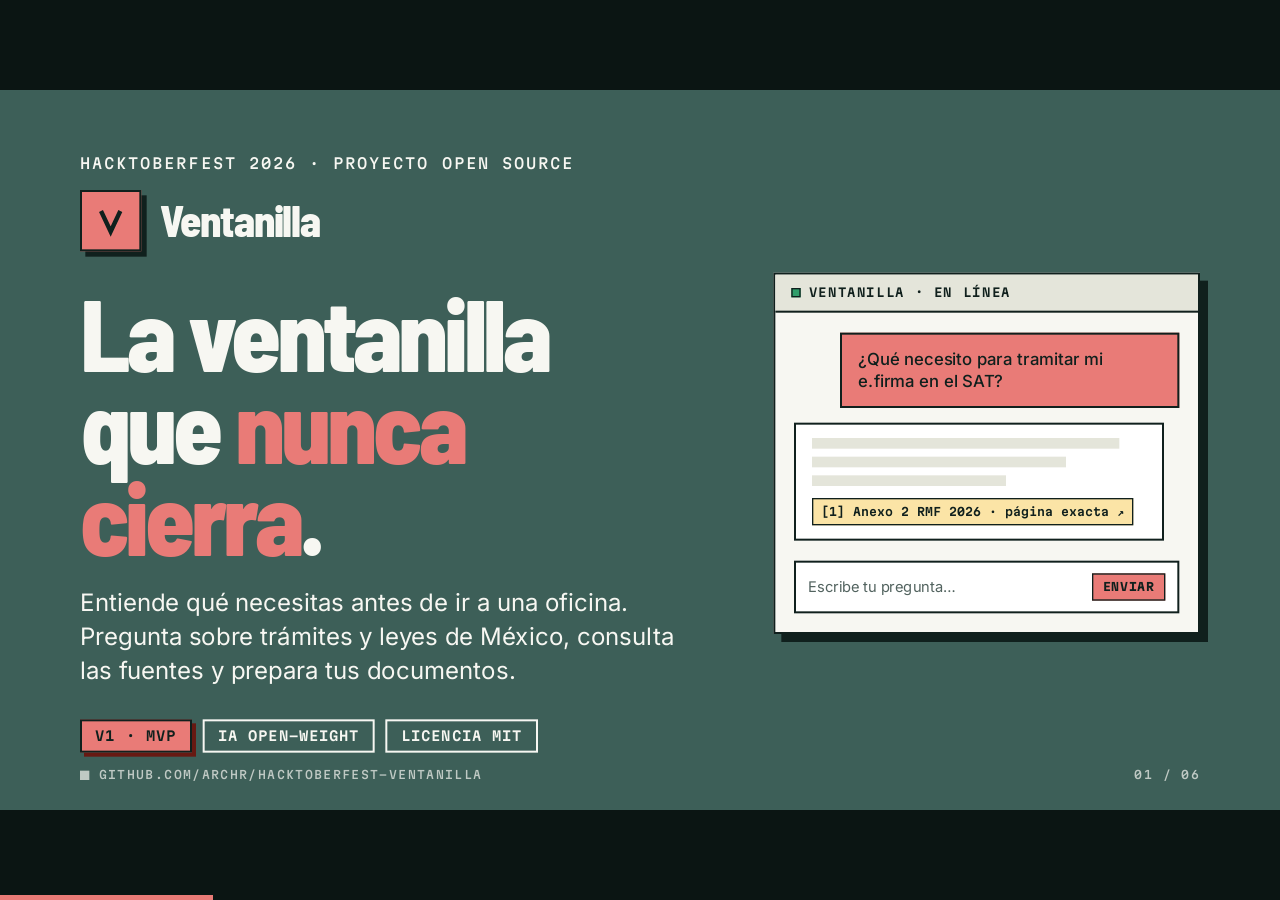
==== commit eb3843a1: "Condense the presentation to six slides focused on bureaucracy" ====
--- a/app/presentacion/index.html
+++ b/app/presentacion/index.html
@@ -4,18 +4,17 @@
   <meta charset="utf-8" />
   <meta name="viewport" content="width=device-width, initial-scale=1" />
   <title>Ventanilla · La ventanilla que nunca cierra — Hacktoberfest 2026</title>
-  <meta name="description" content="Presentación de Ventanilla: chat de trámites y leyes de México con fuentes oficiales. Proyecto open source para Hacktoberfest 2026." />
+  <meta name="description" content="Ventanilla en 6 diapositivas: burocracia, visitas a oficinas y un chat para entender trámites y preparar documentos con fuentes oficiales. Proyecto open source para Hacktoberfest 2026." />
   <meta name="theme-color" content="#3d5f58" />
   <link rel="preload" href="assets/fonts/barlow-sc-800.woff2" as="font" type="font/woff2" crossorigin />
   <link rel="preload" href="assets/fonts/martian-mono-var.woff2" as="font" type="font/woff2" crossorigin />
   <link rel="preload" href="assets/fonts/inter-var.woff2" as="font" type="font/woff2" crossorigin />
-  <link rel="stylesheet" href="styles.css" />
+  <link rel="stylesheet" href="styles.css?v=2" />
   <link rel="icon" href="data:image/svg+xml,<svg xmlns='http://www.w3.org/2000/svg' viewBox='0 0 32 32'><rect width='32' height='32' fill='%23e97b77'/><path d='M9 9l7 15 7-15' fill='none' stroke='%2310201d' stroke-width='3.4' stroke-linejoin='miter'/></svg>" />
 </head>
 <body>
 <main class="deck" aria-label="Presentación de Ventanilla">
 
-  <!-- 1 · PORTADA -->
   <section class="slide t-forest" aria-label="Portada">
     <div class="cover">
       <div>
@@ -25,7 +24,7 @@
           <span class="wordmark">Ventanilla</span>
         </div>
         <h1 class="display xl rise d2">La ventanilla<br>que <em>nunca cierra</em>.</h1>
-        <p class="lead rise d3">Trámites y leyes de México en una conversación. Preguntas como hablas; responde con fuentes oficiales.</p>
+        <p class="lead rise d3">Entiende qué necesitas antes de ir a una oficina. Pregunta sobre trámites y leyes de México, consulta las fuentes y prepara tus documentos.</p>
         <div class="chips rise d4">
           <span class="chip solid">v1 · MVP</span>
           <span class="chip">IA open-weight</span>
@@ -46,150 +45,83 @@
     </div>
     <footer class="foot"><span class="brand-mini"><i></i>github.com/archr/hacktoberfest-ventanilla</span><span class="page"></span></footer>
     <aside class="notes">
-      <p>Hola. Venimos a hablar de algo que todos hemos vivido: hacer un trámite en México.</p>
+      <p>Hacer un trámite puede significar pedir permiso en el trabajo, trasladarse, hacer fila y descubrir que falta un requisito. Ventanilla empieza por ayudarte a llegar con más claridad.</p>
       <p>Ventanilla es una ventanilla virtual: le preguntas como hablas y te responde con la ley o la ficha oficial en la mano.</p>
     </aside>
   </section>
 
-  <!-- 2 · EL PROBLEMA -->
-  <section class="slide t-cream" aria-label="El problema">
-    <div class="problem">
-      <div>
-        <p class="eyebrow rise">01 · El problema</p>
-        <h2 class="display xl rise d1">“Pase a la siguiente<br><em>ventanilla</em>.”</h2>
-        <p class="lead rise d2">Antes de hacer un trámite hay que entenderlo. Y casi nunca está claro:</p>
+  <section class="slide t-cream" aria-label="La burocracia y las visitas a oficinas">
+    <div class="problem office-problem">
+      <div>
+        <p class="eyebrow rise">02 · El problema</p>
+        <h2 class="display xl rise d1">La burocracia cuesta<br><em>más que una fila.</em></h2>
+        <p class="lead rise d2">Traslados, horarios y requisitos poco claros pueden convertir un trámite en varias visitas.</p>
         <div class="qgrid">
-          <div class="q rise d2"><span>¿?</span>¿Qué requisitos piden y dónde están publicados?</div>
-          <div class="q rise d3"><span>¿?</span>¿Existe un formato o lo tengo que redactar yo?</div>
-          <div class="q rise d3"><span>¿?</span>¿Qué dice la ley sobre mi caso?</div>
-          <div class="q rise d4"><span>¿?</span>¿A qué oficina voy y en qué horario atiende?</div>
-        </div>
+          <div class="q rise d2"><span>01 · Antes de salir</span><h3>No sabes qué llevar</h3><p>¿Qué oficina lo atiende? ¿Piden cita, un formato o copias?</p></div>
+          <div class="q rise d3"><span>02 · Llegar a la oficina</span><h3>Ajustas tu día al trámite</h3><p>Pides permiso, pagas el traslado y esperas tu turno.</p></div>
+          <div class="q rise d3"><span>03 · En la ventanilla</span><h3>“Le falta un requisito”</h3><p>Descubres un documento faltante o te envían a otra oficina.</p></div>
+          <div class="q rise d4"><span>04 · Volver a empezar</span><h3>Otra visita, otra fila</h3><p>Más tiempo, más gastos y la duda de si esta vez será suficiente.</p></div>
+        </div>
+        <p class="problem-takeaway rise d4">La oportunidad: <b>llegar informado desde la primera visita.</b></p>
       </div>
       <div class="ticket-wrap">
-        <div class="ticket rise d2" aria-label="Ticket de turno">
+        <div class="ticket rise d2" aria-label="Ticket ilustrativo: después de esperar, falta una copia">
           <div class="t1">SU TURNO</div>
           <div class="num">A-347</div>
           <div class="t2">Atendiendo: A-112<br>Tiempo estimado: ¿?</div>
-          <div class="t3">Requisitos: pregunte<br>en la ventanilla 7.</div>
+          <div class="t3">“Le falta una copia.<br>Vuelva mañana.”</div>
         </div>
         <div class="rise d4">
-          <div class="queue" aria-hidden="true">
-            <i></i><i></i><i></i><i></i><i></i><i></i><i></i><i></i><i></i><i></i><i></i><i></i><i class="you"></i>
-          </div>
+          <div class="queue" aria-hidden="true"><i></i><i></i><i></i><i></i><i></i><i></i><i></i><i></i><i></i><i></i><i></i><i></i><i class="you"></i></div>
           <div class="queue-label"><span>La fila</span><span>Tú →</span></div>
         </div>
       </div>
     </div>
     <footer class="foot"><span class="brand-mini"><i></i>Ventanilla · v1</span><span class="page"></span></footer>
     <aside class="notes">
-      <p>Todos conocemos la frase: “pase a la siguiente ventanilla”.</p>
-      <p>El problema empieza antes de la fila: no sabes qué requisitos piden, si existe un formato, qué dice la ley o a dónde ir.</p>
-    </aside>
-  </section>
-
-  <!-- 3 · LOS DATOS -->
-  <section class="slide t-deep" aria-label="Los datos">
-    <div class="data">
-      <div>
-        <p class="eyebrow rise">02 · No es una anécdota</p>
-        <div class="big-stat rise d1">57.7<small>%</small></div>
-        <p class="stat-copy rise d2">de quienes hicieron su trámite más reciente en una <b>oficina de gobierno</b> enfrentó algún problema.</p>
-        <div class="mini-stats rise d3">
-          <div class="mini-stat"><b>51.7 %</b><span>hizo sus trámites y pagos en oficinas de gobierno</span></div>
-          <div class="mini-stat"><b>21.7 %</b><span>los hizo por internet</span></div>
-        </div>
-      </div>
-      <div>
-        <h3 class="chart-title rise">¿Qué problemas encontraron?</h3>
-        <p class="chart-sub rise d1">En oficinas de gobierno · % de quienes tuvieron un problema · respuesta múltiple · <b style="color:var(--gold)">INFO</b> = problema de información</p>
-        <div class="bars" role="table" aria-label="Problemas en trámites, ENCIG 2025">
-          <div class="bar-row" role="row"><div class="bar-label" role="rowheader">Largas filas</div><div class="bar-track" role="cell"><div class="bar grow" style="width:330px" title="Largas filas: 54.5 %"></div><span class="bar-val">54.5</span></div></div>
-          <div class="bar-row" role="row"><div class="bar-label" role="rowheader">No se exhibían los requisitos</div><div class="bar-track" role="cell"><div class="bar hl grow" style="width:210px" title="No se exhibían los requisitos: 34.7 %"></div><span class="bar-val">34.7</span><span class="tag">Info</span></div></div>
-          <div class="bar-row" role="row"><div class="bar-label" role="rowheader">Horarios restringidos</div><div class="bar-track" role="cell"><div class="bar grow" style="width:196px" title="Horarios restringidos: 32.4 %"></div><span class="bar-val">32.4</span></div></div>
-          <div class="bar-row" role="row"><div class="bar-label" role="rowheader">Tuvo que ir a un lugar muy lejano</div><div class="bar-track" role="cell"><div class="bar grow" style="width:144px" title="Tuvo que ir a un lugar muy lejano: 23.8 %"></div><span class="bar-val">23.8</span></div></div>
-          <div class="bar-row" role="row"><div class="bar-label" role="rowheader">Le pasaban de una ventanilla a otra</div><div class="bar-track" role="cell"><div class="bar hl grow" style="width:132px" title="Le pasaban de una ventanilla a otra: 21.9 %"></div><span class="bar-val">21.9</span><span class="tag">Info</span></div></div>
-          <div class="bar-row" role="row"><div class="bar-label" role="rowheader">Obtuvo información incorrecta</div><div class="bar-track" role="cell"><div class="bar hl grow" style="width:72px" title="Obtuvo información incorrecta: 11.9 %"></div><span class="bar-val">11.9</span><span class="tag">Info</span></div></div>
-        </div>
-        <div class="callout rise d3">Requisitos que no aparecen, información incorrecta, vueltas de ventanilla en ventanilla: <b>son problemas de información</b>. Y esos sí se resuelven con software.</div>
-      </div>
-    </div>
-    <p class="source">Fuente: INEGI, Encuesta Nacional de Calidad e Impacto Gubernamental (ENCIG) 2025, publicada el 21-may-2026. Población de 18 años y más en áreas urbanas de 100 mil habitantes o más. Gráfica: «Principales resultados», p. 37; 51.7 % y 21.7 %: comunicado de prensa 28/26.</p>
-    <footer class="foot"><span class="brand-mini"><i></i>Ventanilla · v1</span><span class="page"></span></footer>
-    <aside class="notes">
-      <p>Y no es solo una anécdota: según la ENCIG 2025 del INEGI, 57.7 % de quienes hicieron su último trámite en una oficina de gobierno tuvo algún problema.</p>
-      <p>Fíjense en las barras amarillas: requisitos que no se exhiben, información incorrecta, que te pasen de una ventanilla a otra. Son problemas de información, y eso sí se puede resolver con software.</p>
-    </aside>
-  </section>
-
-  <!-- 4 · LA IDEA -->
-  <section class="slide t-salmon" aria-label="La idea">
-    <p class="eyebrow rise">03 · La idea</p>
-    <h2 class="display l rise d1">Una ventanilla <span class="hlbox">virtual</span>: sin fila,<br>sin horario y con la ley en la mano.</h2>
-    <div class="steps">
+      <p>La burocracia no es solo llenar un formulario. Es organizar el día alrededor de una oficina: pedir permiso en el trabajo, pagar transporte, ajustarse al horario y hacer fila.</p>
+      <p>Si al llegar falta un requisito o te mandan a otra ventanilla, toca repetir ese esfuerzo. Este recorrido es ilustrativo: el problema que queremos atender es la falta de información clara antes de salir de casa.</p>
+      <p>Ventanilla busca ayudar a preparar la visita. No elimina las citas, las filas ni los pasos presenciales que exija cada dependencia.</p>
+    </aside>
+  </section>
+
+  <section class="slide t-salmon" aria-label="La solución: orientación y documentos">
+    <p class="eyebrow rise">03 · La solución</p>
+    <h2 class="display m rise d1">Antes de ir, <span class="hlbox">entiende el trámite.</span><br>Después, prepara tus documentos.</h2>
+    <div class="steps solution-steps">
       <div class="card step rise d2">
-        <span class="n">01</span>
-        <h3>Pregunta como hablas</h3>
-        <p>Sin saber el nombre del trámite ni el artículo. Ventanilla traduce tu pregunta a términos jurídicos para buscar mejor.</p>
-        <span class="ex">“Me despidieron sin causa, ¿qué me corresponde?”</span>
+        <span class="n">01 · PREGUNTA</span>
+        <h3>Como lo dirías tú</h3>
+        <p>Escribe o dicta tu duda. No necesitas conocer el nombre del trámite ni el artículo de la ley.</p>
+        <span class="ex">“¿Qué necesito para tramitar mi e.firma?”</span>
       </div>
       <div class="card step rise d3">
-        <span class="n">02</span>
-        <h3>Respuesta con fuentes</h3>
-        <p>Cada dato cita la ley o la ficha oficial y enlaza a la página exacta del PDF. Si no está en las fuentes, lo dice.</p>
-        <span class="ex">[1] LFT · Art. 48 → LFT.pdf#page=…</span>
+        <span class="n">02 · VERIFICA</span>
+        <h3>Consulta la fuente</h3>
+        <p>Revisa la orientación junto con las citas y los enlaces al documento oficial.</p>
+        <span class="ex">Leyes y fichas de trámite · Enlaces a la página del PDF</span>
       </div>
       <div class="card step rise d4">
-        <span class="n">03</span>
-        <h3>Tu documento, listo</h3>
-        <p>Si lo pides, reúne los datos, tú los revisas y genera el documento para descargar.</p>
-        <span class="ex">Carta poder · Escrito libre ante el SAT · Solicitud de información pública</span>
-      </div>
-    </div>
-    <footer class="foot"><span class="brand-mini"><i></i>Ventanilla · v1</span><span class="page"></span></footer>
-    <aside class="notes">
-      <p>La idea: una ventanilla virtual. Abierta siempre, sin fila, y que responde con la fuente oficial.</p>
-      <p>Tres cosas: preguntas en tu lenguaje; te responde citando la ley o la ficha del trámite con enlace a la página exacta; y si lo necesitas, te prepara el documento.</p>
-    </aside>
-  </section>
-
-  <!-- 5 · ASÍ SE VE -->
-  <section class="slide t-cream" aria-label="Así se ve">
-    <p class="eyebrow rise">04 · Así se ve</p>
-    <h2 class="display m rise d1">Una pregunta, una respuesta <em>verificable</em>.</h2>
-    <div class="demo">
-      <div class="card chat-mini chat-big rise d2" style="transform:none; position:relative">
-        <span class="stamp">Ejemplo ilustrativo</span>
-        <div class="chat-bar"><span class="dot"></span>Ventanilla · trámites y leyes de México</div>
-        <div class="chat-body">
-          <div class="bubble user">¿Cuántos días de vacaciones me corresponden por ley?</div>
-          <div class="bubble bot">
-            <div>Desde tu primer año de trabajo te corresponden <b>12 días</b> de vacaciones pagadas, y aumentan 2 días por cada año hasta llegar a 20<span class="ref">1</span>. Además, debes recibir una prima vacacional de al menos <b>25 %</b> sobre el salario de esos días<span class="ref">2</span>.</div>
-            <div class="sources-list">
-              <div><b>[1]</b> Ley Federal del Trabajo · Art. 76 · diputados.gob.mx/…/LFT.pdf#page=…</div>
-              <div><b>[2]</b> Ley Federal del Trabajo · Art. 80 · diputados.gob.mx/…/LFT.pdf#page=…</div>
-            </div>
-          </div>
-        </div>
-      </div>
-      <div class="notes-list">
-        <div class="note rise d2"><span class="k">1</span><div><h4>Entiende la pregunta</h4><p>Reescribe tu pregunta coloquial con terminología jurídica antes de buscar.</p></div></div>
-        <div class="note rise d3"><span class="k">2</span><div><h4>Busca en lo oficial</h4><p>~5,900 fragmentos de leyes y fichas de trámite, por artículo y por ficha.</p></div></div>
-        <div class="note rise d3"><span class="k">3</span><div><h4>Cita todo</h4><p>Cada afirmación lleva [n] con enlace a la página exacta del PDF oficial.</p></div></div>
-        <div class="note rise d4"><span class="k">4</span><div><h4>No inventa</h4><p>Si no está en las fuentes, lo dice y te manda al canal oficial. Orienta; no sustituye asesoría legal.</p></div></div>
-      </div>
-    </div>
-    <footer class="foot"><span class="brand-mini"><i></i>Ventanilla · v1</span><span class="page"></span></footer>
-    <aside class="notes">
-      <p>Así se ve una respuesta. Pregunto por mis vacaciones y la respuesta cita la Ley Federal del Trabajo con enlace a la página exacta.</p>
-      <p>El prompt le prohíbe inventar requisitos, plazos o artículos. Si no lo encuentra en las fuentes, lo dice.</p>
-    </aside>
-  </section>
-
-  <!-- 6 · DEMO EN VIVO -->
+        <span class="n">03 · PREPARA</span>
+        <h3>Revisa y descarga</h3>
+        <p>Cuando necesitas un documento, completa los datos y confírmalos antes de generarlo.</p>
+        <span class="ex">Carta poder · Escrito libre · Solicitud de información</span>
+      </div>
+    </div>
+    <p class="solution-summary rise d4">Una conversación para pasar de <b>“¿qué tengo que hacer?”</b> a <b>“ya sé cómo prepararme”.</b></p>
+    <footer class="foot"><span class="brand-mini"><i></i>Ventanilla · v1</span><span class="page"></span></footer>
+    <aside class="notes">
+      <p>Concentramos la experiencia en tres acciones: preguntar en lenguaje cotidiano, verificar la orientación en una fuente oficial y preparar el documento cuando corresponde.</p>
+      <p>El chat funciona en móvil y escritorio. El dictado depende de que el navegador tenga disponible su servicio de reconocimiento de voz; se termina con el botón de detener.</p>
+      <p>Los documentos se generan después de revisar y confirmar los datos. El flujo de dictamen técnico también está disponible cuando se habilita en el despliegue.</p>
+      <p>La orientación puede contener errores: hay que revisar las fuentes y confirmar los requisitos con la dependencia. No sustituye asesoría legal ni presenta trámites por la persona.</p>
+    </aside>
+  </section>
+
   <section class="slide t-sand" aria-label="Demo en vivo" data-live>
     <div class="live-head">
       <div>
-        <p class="eyebrow rise">05 · Demo en vivo</p>
+        <p class="eyebrow rise">04 · Demo en vivo</p>
         <h2 class="display m rise d1">Pregúntale <em>ahora</em>.</h2>
       </div>
       <a class="btn live-open rise d2" href="../" target="_blank" rel="noopener">Abrir el chat ↗</a>
@@ -204,62 +136,19 @@
     </div>
     <footer class="foot"><span class="brand-mini"><i></i>Ventanilla · v1</span><span class="page"></span></footer>
     <aside class="notes">
-      <p>Ahora en vivo: este es el chat real de la app, dentro de la presentación. Prueben una de las sugerencias o una pregunta del público.</p>
+      <p>Ahora en vivo: este es el chat real de la app, dentro de la presentación. Empieza con “¿Qué necesito para tramitar mi e.firma?”. Muestra la cita y abre la fuente. Si hay tiempo, pide una carta poder con datos ficticios y enseña la revisión antes de generar.</p>
       <p>Al hacer clic dentro del chat, las flechas escriben en el chat. Para seguir: Esc y luego →, o RePág / AvPág (el control remoto).</p>
     </aside>
   </section>
 
-  <!-- 7 · DOCUMENTOS -->
-  <section class="slide t-forest" aria-label="Documentos">
-    <div class="docs">
-      <div>
-        <p class="eyebrow rise">06 · Del consejo al documento</p>
-        <h2 class="display l rise d1">Te arma el papeleo.<br><em>Tú das el visto bueno.</em></h2>
-        <div class="flow rise d2">
-          <div class="flow-step"><span class="dot2">1</span><p>Pides el documento en el chat</p></div>
-          <div class="flow-line"></div>
-          <div class="flow-step"><span class="dot2">2</span><p>El modelo reúne los datos que faltan</p></div>
-          <div class="flow-line"></div>
-          <div class="flow-step key"><span class="dot2">3</span><p><b>Revisas y corriges</b> en una tarjeta</p></div>
-          <div class="flow-line"></div>
-          <div class="flow-step"><span class="dot2">4</span><p>Se genera y lo descargas</p></div>
-        </div>
-        <div class="doc-list rise d3">
-          <span class="chip">Carta poder simple</span>
-          <span class="chip">Escrito libre ante el SAT</span>
-          <span class="chip">Solicitud de información pública</span>
-        </div>
-      </div>
-      <div class="card confirm rise d2" aria-label="Tarjeta de confirmación de ejemplo">
-        <span class="stamp">Datos ficticios</span>
-        <div class="confirm-head"><div class="k">Revisa los datos</div><h3>Carta poder simple</h3></div>
-        <div class="fields">
-          <div class="field"><label>Otorgante</label><div>María Pérez Rangel</div></div>
-          <div class="field"><label>Apoderado</label><div>Juan López Díaz</div></div>
-          <div class="field"><label>Dependencia</label><div>Servicio de Administración Tributaria (SAT)</div></div>
-          <div class="field"><label>Trámite</label><div>Recoger el certificado de e.firma</div></div>
-          <div class="field"><label>Testigos</label><div>Ana Ruiz · Luis Gómez</div></div>
-          <div class="field"><label>Lugar</label><div>Guadalajara, Jalisco</div></div>
-        </div>
-        <div class="confirm-actions"><span class="btn">Generar documento</span><span class="btn ghost">Cancelar</span></div>
-      </div>
-    </div>
-    <footer class="foot"><span class="brand-mini"><i></i>Ventanilla · v1</span><span class="page"></span></footer>
-    <aside class="notes">
-      <p>Ventanilla no solo informa: también te prepara el documento. Le pides una carta poder y te pide los datos que faltan.</p>
-      <p>Lo importante: nada se envía sin que revises y confirmes los datos en esta tarjeta. Es la salvaguarda antes de mandar datos al servicio de documentos.</p>
-    </aside>
-  </section>
-
-  <!-- 8 · BAJO EL CAPÓ -->
   <section class="slide t-sand" aria-label="Cómo funciona">
-    <p class="eyebrow rise">07 · Bajo el capó</p>
-    <h2 class="display m rise d1">RAG híbrido + un LLM <em>open-weight</em> local.</h2>
+    <p class="eyebrow rise">05 · Cómo funciona</p>
+    <h2 class="display m rise d1">De una pregunta a una respuesta<br><em>con fuentes oficiales.</em></h2>
     <div class="pipeline">
       <div class="card pipe rise d1">
         <span class="n">01 · REESCRIBE</span>
         <h3>Entiende</h3>
-        <p>Qwen convierte la pregunta coloquial en terminología jurídica.</p>
+        <p>Qwen reformula la pregunta para buscar términos relevantes en las fuentes.</p>
         <div class="tech"><span>Qwen</span><span>sin razonamiento</span></div>
       </div>
       <div class="card pipe rise d2">
@@ -277,239 +166,49 @@
       <div class="card pipe rise d4">
         <span class="n">04 · ACTÚA</span>
         <h3>Genera</h3>
-        <p>Si pides un documento: tool call, tarjeta de confirmación y servicio externo.</p>
+        <p>Si pides un documento: llamada a una herramienta, revisión de datos y generación.</p>
         <div class="tech"><span>tool calling</span><span>JSON Schema</span><span>HTTP</span></div>
       </div>
     </div>
     <div class="infra rise d4">
       <span class="box">Navegador</span><span class="arr">⇄</span>
       <span class="box dark">FastAPI</span><span class="arr">⇄</span>
-      <span class="box">Ollama · Qwen 27B (Mac Studio)</span><span class="arr">+</span>
-      <span class="box">Servicio de documentos</span><span class="arr">·</span>
-      <span class="box">Docker / Coolify</span>
+      <span class="box">Ollama · Qwen</span><span class="arr">+</span>
+      <span class="box">Documentos</span><span class="arr">·</span>
+      <span class="box">Código MIT</span>
     </div>
     <footer class="foot"><span class="brand-mini"><i></i>Ventanilla · v1</span><span class="page"></span></footer>
     <aside class="notes">
       <p>Por dentro es un RAG híbrido en cuatro pasos: reescribe la pregunta, busca con BM25 y embeddings fusionados con RRF, responde con citas y, si pides un documento, hace una tool call.</p>
-      <p>Todo corre con un modelo open-weight, Qwen, en hardware propio vía Ollama.</p>
-    </aside>
-  </section>
-
-  <!-- 9 · IA PARA TODOS -->
-  <section class="slide t-gold" aria-label="IA para todos">
-    <p class="eyebrow rise">08 · El lema de Hacktoberfest 2026</p>
-    <p class="quote-big rise d1">“AI belongs to everyone.”</p>
-    <p class="quote-next rise d2">La información pública, <span>también.</span></p>
-    <div class="pillars">
-      <div class="pillar rise d2"><h4>Modelo open-weight</h4><p>Qwen en hardware propio vía Ollama. También funciona con vLLM, LM Studio o llama.cpp.</p></div>
-      <div class="pillar rise d3"><h4>Solo fuentes oficiales</h4><p>.gob.mx, DOF y Cámara de Diputados. Cada respuesta se puede verificar en el PDF original.</p></div>
-      <div class="pillar rise d4"><h4>Código abierto</h4><p>Licencia MIT. Python, FastAPI, SQLite y un frontend sin dependencias.</p></div>
-    </div>
-    <footer class="foot"><span class="brand-mini"><i></i>Ventanilla · v1</span><span class="page"></span></footer>
-    <aside class="notes">
-      <p>El lema de este Hacktoberfest es “AI belongs to everyone”. Nosotros agregamos: la información pública también.</p>
-      <p>Por eso: modelo abierto, fuentes oficiales verificables y código MIT.</p>
-    </aside>
-  </section>
-
-  <!-- 10 · V1 EN NÚMEROS -->
-  <section class="slide t-cream" aria-label="La v1 en números">
-    <p class="eyebrow rise">09 · La v1 en números</p>
-    <h2 class="display m rise d1">Un MVP que <em>ya funciona</em>.</h2>
-    <div class="stats">
-      <div class="card stat accent rise d1"><b>10</b><h4>fuentes oficiales</h4><p>Anexo 2 de la RMF 2026 (SAT) + Constitución y 8 leyes federales</p></div>
-      <div class="card stat rise d2"><b>~5.9k</b><h4>fragmentos indexados</h4><p>Por artículo, con su título y capítulo, o por ficha de trámite</p></div>
-      <div class="card stat rise d3"><b>3</b><h4>documentos generables</h4><p>Carta poder, escrito libre ante el SAT y solicitud de información</p></div>
-      <div class="card stat rise d2"><b>50+</b><h4>pruebas automatizadas</h4><p>Corren sin LLM ni red, en segundos</p></div>
-      <div class="card stat rise d3"><b>0</b><h4>dependencias en el frontend</h4><p>HTML, CSS y JavaScript sin frameworks</p></div>
-      <div class="card stat rise d4"><b>~4 min</b><h4>para indexar desde cero</h4><p>Descarga los PDFs oficiales, los parsea y calcula embeddings</p></div>
-    </div>
-    <footer class="foot"><span class="brand-mini"><i></i>Ventanilla · v1</span><span class="page"></span></footer>
-    <aside class="notes">
-      <p>Hoy la v1 indexa 10 fuentes oficiales, casi 6 mil fragmentos, genera 3 documentos y tiene más de 50 pruebas que corren sin LLM ni red.</p>
-    </aside>
-  </section>
-
-  <!-- 11 · SECCIÓN: SOLO LA V1 -->
-  <section class="slide t-ink" aria-label="Esto es solo la v1">
-    <p class="eyebrow rise">10 · Lo que sigue</p>
-    <div class="versions rise d1" aria-hidden="true">
-      <span class="v v1">v1</span><span class="v v2">v2</span><span class="v v3">v3</span><span class="v vn">vN</span>
-    </div>
-    <h2 class="display xl rise d2" style="margin-top:56px">Esto es solo <em>la versión 1</em>.</h2>
-    <p class="lead rise d3" style="max-width:1300px">Ventanilla está hecha para crecer: casi todo se extiende con configuración, sin reescribir el núcleo.</p>
-    <footer class="foot"><span class="brand-mini"><i></i>Ventanilla · v1</span><span class="page"></span></footer>
-    <aside class="notes">
-      <p>Y esto es solo la versión 1. Lo más importante del diseño es que crece sin tocar el núcleo.</p>
-    </aside>
-  </section>
-
-  <!-- 12 · EXTENSIBLE -->
-  <section class="slide t-cream" aria-label="Extensible por diseño">
-    <p class="eyebrow rise">11 · Extensible por diseño</p>
-    <h2 class="display m rise d1">Cuatro puntos para <em>conectar</em> lo que sigue.</h2>
-    <div class="plugs">
-      <div class="card plug rise d1">
-        <div class="plug-tab"><span>config/sources.yaml</span><span class="tag">YAML</span></div>
-        <div class="plug-body"><h3>Fuentes</h3><p>Una ley, una ficha de trámite o una página de gob.mx es un bloque de YAML. Parsers incluidos: ley, fichas SAT, HTML y genérico.</p><span class="ex">→ CURP, pasaporte, IMSS, INFONAVIT, PROFECO…</span></div>
-      </div>
-      <div class="card plug rise d2">
-        <div class="plug-tab"><span>config/document_services.yaml</span><span class="tag">JSON Schema</span></div>
-        <div class="plug-body"><h3>Documentos</h3><p>Un esquema define a la vez la tool del LLM, la validación y el formulario de confirmación.</p><span class="ex">→ Queja ante PROFECO, renuncia voluntaria…</span></div>
-      </div>
-      <div class="card plug rise d3">
-        <div class="plug-tab"><span>POST /v1/documents</span><span class="tag">Contrato HTTP</span></div>
-        <div class="plug-body"><h3>Servicios</h3><p>Cualquier generador que hable el contrato: respuesta lista, inline, asíncrona o archivo directo.</p><span class="ex">→ El servicio real de una dependencia o de un tercero</span></div>
-      </div>
-      <div class="card plug rise d4">
-        <div class="plug-tab"><span>LLM_BASE_URL · LLM_MODEL</span><span class="tag">API OpenAI</span></div>
-        <div class="plug-body"><h3>Modelos</h3><p>Cualquier servidor compatible con la API de OpenAI. Cambiar de modelo es cambiar una variable.</p><span class="ex">→ Ollama, vLLM, LM Studio, llama.cpp</span></div>
-      </div>
-    </div>
-    <footer class="foot"><span class="brand-mini"><i></i>Ventanilla · v1</span><span class="page"></span></footer>
-    <aside class="notes">
-      <p>Hay cuatro puntos de extensión: fuentes, documentos, servicios y modelos. Los dos primeros son YAML; los otros dos, un contrato HTTP y una variable de entorno.</p>
-    </aside>
-  </section>
-
-  <!-- 13 · CÓDIGO -->
-  <section class="slide t-ink" aria-label="Agregar un trámite">
-    <p class="eyebrow rise">12 · Así de fácil</p>
-    <h2 class="display m rise d1">Un trámite nuevo = <em>un bloque de YAML</em>.</h2>
-    <div class="code-grid">
-      <div class="rise d2">
-        <div class="code">
-          <div class="code-head"><span>config/sources.yaml</span><span>+ nueva fuente</span></div>
-<pre><span class="c-p">- id</span>: curp
-  <span class="c-p">title</span>: <span class="c-s">"Consulta e impresión de la CURP"</span>
-  <span class="c-p">short_title</span>: CURP
-  <span class="c-p">institution</span>: RENAPO
-  <span class="c-p">url</span>: <span class="c-s">https://www.gob.mx/curp/</span>
-  <span class="c-p">format</span>: <span class="c-k">html</span>
-  <span class="c-p">parser</span>: <span class="c-k">html</span></pre>
-        </div>
-        <div class="term"><span class="c-c">$</span> python -m app.rag.ingest --only curp</div>
-        <div class="result">→ el chat ya puede responder y citar sobre la CURP</div>
-      </div>
-      <div class="rise d3">
-        <div class="code">
-          <div class="code-head"><span>config/document_services.yaml</span><span>+ nuevo documento</span></div>
-<pre><span class="c-p">- id</span>: queja_profeco
-  <span class="c-p">title</span>: Queja ante PROFECO
-  <span class="c-p">service</span>: generador
-  <span class="c-p">parameters</span>:
-    <span class="c-p">type</span>: object
-    <span class="c-p">properties</span>:
-      <span class="c-p">consumidor_nombre</span>: {<span class="c-p">type</span>: string}
-      <span class="c-p">proveedor</span>: {<span class="c-p">type</span>: string}
-      <span class="c-p">hechos</span>: {<span class="c-p">type</span>: string}
-      <span class="c-p">peticion</span>: {<span class="c-p">type</span>: string}
-    <span class="c-p">required</span>: [consumidor_nombre, proveedor, hechos, peticion]</pre>
-        </div>
-        <div class="result">→ el LLM ya tiene la tool <b>generar_queja_profeco</b></div>
-      </div>
-    </div>
-    <p class="source" style="bottom:86px">Ejemplos ilustrativos basados en las ideas de CONTRIBUTING.md. Un documento nuevo también necesita su plantilla en el servicio de documentos (mock_doc_service/templates.py).</p>
-    <footer class="foot"><span class="brand-mini"><i></i>Ventanilla · v1</span><span class="page"></span></footer>
-    <aside class="notes">
-      <p>Agregar una fuente es un bloque de YAML y un comando de ingesta. Agregar un documento es otro bloque con su JSON Schema: el LLM obtiene la tool, la validación y el formulario sin escribir más código.</p>
-    </aside>
-  </section>
-
-  <!-- 14 · ROADMAP -->
-  <section class="slide t-forest" aria-label="Hoja de ruta">
-    <p class="eyebrow rise">13 · Hoja de ruta</p>
-    <h2 class="display m rise d1">De un MVP a la ventanilla <em>de todos</em>.</h2>
-    <div class="road">
-      <div class="card phase now rise d1">
-        <div class="phase-head"><div class="v">v1</div><div class="s">Hoy · listo</div></div>
-        <ul>
-          <li>Chat con citas a la página exacta</li>
-          <li>SAT (Anexo 2 RMF 2026) + 9 textos legales federales</li>
-          <li>3 documentos con tarjeta de confirmación</li>
-          <li>Demo en Docker / Coolify con límites de uso</li>
+      <p>El modelo de lenguaje Qwen corre en hardware propio vía Ollama; el dictado usa el servicio del navegador. El backend es FastAPI, la búsqueda usa SQLite y el frontend es HTML, CSS y JavaScript sin frameworks. Fuentes y servicios de documentos se configuran en YAML.</p>
+    </aside>
+  </section>
+
+  <section class="slide t-cream" aria-label="Próximos pasos y cómo contribuir">
+    <div class="contrib closing-summary">
+      <div>
+        <p class="eyebrow rise">06 · Lo que sigue</p>
+        <h2 class="display l rise d1">Menos vueltas.<br><em>Más claridad.</em></h2>
+        <p class="lead rise d2">El siguiente paso: más trámites, mejores respuestas y una experiencia accesible.</p>
+        <ul class="todo">
+          <li class="rise d2"><i></i><div>Más fuentes y documentos<small>Ampliar la cobertura con información oficial y nuevas plantillas.</small></div></li>
+          <li class="rise d3"><i></i><div>Respuestas que podamos evaluar<small>Preguntas de prueba, fuentes esperadas y revisión de citas.</small></div></li>
+          <li class="rise d4"><i></i><div>Más personas que puedan usarlo<small>Lenguaje claro, lectores de pantalla y mejores flujos.</small></div></li>
         </ul>
-        <div class="pbar"><i class="on"></i><i class="on"></i><i class="on"></i><i class="on"></i></div>
-      </div>
-      <div class="card phase next rise d2">
-        <div class="phase-head"><div class="v">v2</div><div class="s">Siguiente · abierto a PRs</div></div>
-        <ul>
-          <li>Más fuentes: CURP, pasaporte, acta de nacimiento, IMSS, INFONAVIT, PROFECO, leyes estatales</li>
-          <li>Más documentos: queja PROFECO, renuncia voluntaria, constancias</li>
-          <li>Set de evaluación y reranking</li>
-          <li>Accesibilidad, modo oscuro, lenguaje claro</li>
-        </ul>
-        <div class="pbar"><i class="on"></i><i></i><i></i><i></i></div>
-      </div>
-      <div class="card phase later rise d3">
-        <div class="phase-head"><div class="v">v3+</div><div class="s">Visión · ideas</div></div>
-        <ul>
-          <li>Cuentas, autenticación y aviso de privacidad para datos reales</li>
-          <li>Trámites estatales y municipales</li>
-          <li>Más canales: mensajería y voz</li>
-          <li>Acompañar el trámite de principio a fin</li>
-        </ul>
-        <div class="pbar"><i></i><i></i><i></i><i></i></div>
-      </div>
-    </div>
-    <footer class="foot"><span class="brand-mini"><i></i>Ventanilla · v1</span><span class="page"></span></footer>
-    <aside class="notes">
-      <p>La v1 ya está. La v2 son más fuentes y documentos, evaluación y accesibilidad: todo eso está abierto a PRs hoy.</p>
-      <p>La v3 es la visión: datos reales con autenticación, trámites estatales y municipales, y otros canales.</p>
-    </aside>
-  </section>
-
-  <!-- 15 · CONTRIBUYE -->
-  <section class="slide t-cream" aria-label="Contribuye">
-    <div class="contrib">
-      <div>
-        <p class="eyebrow rise">14 · Hacktoberfest</p>
-        <h2 class="display l rise d1">Tu primer PR puede ser <em>un trámite</em>.</h2>
-        <ul class="todo">
-          <li class="rise d1"><i></i><div>Agrega una fuente oficial<small>config/sources.yaml + su prueba</small></div></li>
-          <li class="rise d2"><i></i><div>Agrega una plantilla de documento<small>document_services.yaml + mock_doc_service/templates.py</small></div></li>
-          <li class="rise d2"><i></i><div>Escribe preguntas de evaluación<small>respuesta esperada + fuente correcta</small></div></li>
-          <li class="rise d3"><i></i><div>Mejora la accesibilidad<small>lectores de pantalla, móvil, modo oscuro</small></div></li>
-          <li class="rise d3"><i></i><div>Endurece el despliegue<small>autenticación y límites de uso</small></div></li>
-        </ul>
-        <div class="rules rise d4">
-          <span class="tag">Solo fuentes oficiales</span>
-          <span class="tag">Pruebas para lógica nueva</span>
-          <span class="tag">Nunca subas .env ni data/</span>
-          <span class="tag">Español claro</span>
-        </div>
+        <p class="closing-invite rise d4"><b>Tu primer PR puede ser un trámite.</b><br>Construyamos la siguiente versión juntos.</p>
       </div>
       <div class="card qr-card rise d2">
-        <img src="assets/qr.svg" alt="Código QR al repositorio en GitHub" />
-        <div class="url">github.com/archr/<br>hacktoberfest-ventanilla</div>
-        <div class="term"><span class="c-c">$</span> cp .env.example .env<br><span class="c-c">$</span> python -m app.rag.ingest<br><span class="c-c">$</span> ./scripts/dev.sh<br><span class="c-c">$</span> python -m pytest -q</div>
-      </div>
-    </div>
-    <footer class="foot"><span class="brand-mini"><i></i>Ventanilla · v1</span><span class="page"></span></footer>
-    <aside class="notes">
-      <p>Si quieren contribuir en Hacktoberfest, su primer PR puede ser literalmente un trámite: una fuente nueva en YAML con su prueba.</p>
-      <p>Reglas: solo fuentes oficiales, pruebas para lógica nueva y nunca subir .env ni datos.</p>
-    </aside>
-  </section>
-
-  <!-- 16 · CIERRE -->
-  <section class="slide t-forest" aria-label="Cierre">
-    <div class="closing">
-      <div>
-        <p class="eyebrow rise">Ventanilla · v1</p>
-        <h2 class="display xxl rise d1">Menos dudas.<br><em>Más claridad.</em></h2>
-        <p class="lead rise d2" style="max-width:1100px">Que nadie vuelva a escuchar “pase a la siguiente ventanilla”. La v2 la construimos juntos.</p>
-        <p class="thanks rise d3">¡Gracias!</p>
-      </div>
-      <div class="card qr-small rise d2">
-        <img src="assets/qr.svg" alt="Código QR al repositorio en GitHub" />
-        <span>github.com/archr/<br>hacktoberfest-ventanilla</span>
-      </div>
-    </div>
-    <div class="pixels cover-pixels" data-pixels="44,11" aria-hidden="true"></div>
-    <footer class="foot"><span class="brand-mini"><i></i>Hacktoberfest 2026</span><span class="page"></span></footer>
-    <aside class="notes">
-      <p>Menos dudas, más claridad. Esa es la promesa de Ventanilla. Gracias; el repo está en el QR.</p>
+        <a href="https://github.com/archr/hacktoberfest-ventanilla" target="_blank" rel="noopener" aria-label="Abrir el repositorio de Ventanilla en GitHub"><img src="assets/qr.svg" alt="Código QR al repositorio en GitHub" /></a>
+        <a class="url" href="https://github.com/archr/hacktoberfest-ventanilla" target="_blank" rel="noopener">github.com/archr/<br>hacktoberfest-ventanilla</a>
+        <div class="chips"><span class="chip solid">Open source · MIT</span></div>
+        <p class="qr-invite">Explora el código y las ideas en CONTRIBUTING.md.</p>
+      </div>
+    </div>
+    <footer class="foot"><span class="brand-mini"><i></i>Ventanilla · v1</span><span class="page"></span></footer>
+    <aside class="notes">
+      <p>La meta es que las personas lleguen mejor preparadas y eviten vueltas por falta de información. Para avanzar necesitamos más fuentes oficiales, documentos y una evaluación que nos ayude a detectar respuestas incorrectas.</p>
+      <p>La base es extensible: fuentes y esquemas de documentos viven en configuración. Una contribución puede ser una fuente con su prueba, una plantilla, una pregunta de evaluación o una mejora de accesibilidad.</p>
+      <p>El código tiene licencia MIT. El QR lleva al repositorio y CONTRIBUTING.md explica cómo empezar. Gracias: construyamos la siguiente versión juntos.</p>
     </aside>
   </section>
 
--- a/app/presentacion/styles.css
+++ b/app/presentacion/styles.css
@@ -428,6 +428,26 @@
 .closing .qr-small span { font: 700 17px/1.3 var(--mono); text-align: center; word-break: break-all; }
 .thanks { margin-top: 56px; font: 800 64px/1 var(--display); letter-spacing: -.02em; color: var(--gold); }
 
+/* ---------- Versión de seis diapositivas ---------- */
+.office-problem .display { font-size: 110px; }
+.office-problem .lead { margin-top: 24px; font-size: 30px; }
+.office-problem .qgrid { margin-top: 28px; }
+.office-problem .q { padding: 22px 24px; }
+.office-problem .q span { font-size: 16px; }
+.office-problem .q h3 { margin: 0 0 10px; font: 800 34px/1.05 var(--display); }
+.office-problem .q p { margin: 0; font: 400 24px/1.35 var(--sans); }
+.problem-takeaway { margin: 28px 0 0; padding-top: 20px; border-top: var(--border); font: 400 28px/1.35 var(--sans); }
+.solution-steps { margin-top: 52px; }
+.solution-summary { margin: 32px 0 0; font: 400 28px/1.4 var(--sans); }
+.closing-summary .lead { font-size: 32px; margin-top: 28px; }
+.closing-summary .todo { margin-top: 32px; gap: 26px; }
+.closing-summary .todo small { font: 400 23px/1.35 var(--sans); }
+.closing-invite { margin: 36px 0 0; font: 400 30px/1.4 var(--sans); }
+.closing-summary .qr-card { align-self: center; margin-top: 0; }
+.closing-summary .qr-card a { color: inherit; text-underline-offset: 5px; }
+.closing-summary .qr-card .chips { margin-top: 0; }
+.qr-invite { margin: 0; font: 400 24px/1.4 var(--sans); text-align: center; }
+
 /* ---------- Navegación y notas ---------- */
 .nav {
   position: fixed; right: 18px; bottom: 16px; z-index: 10;
